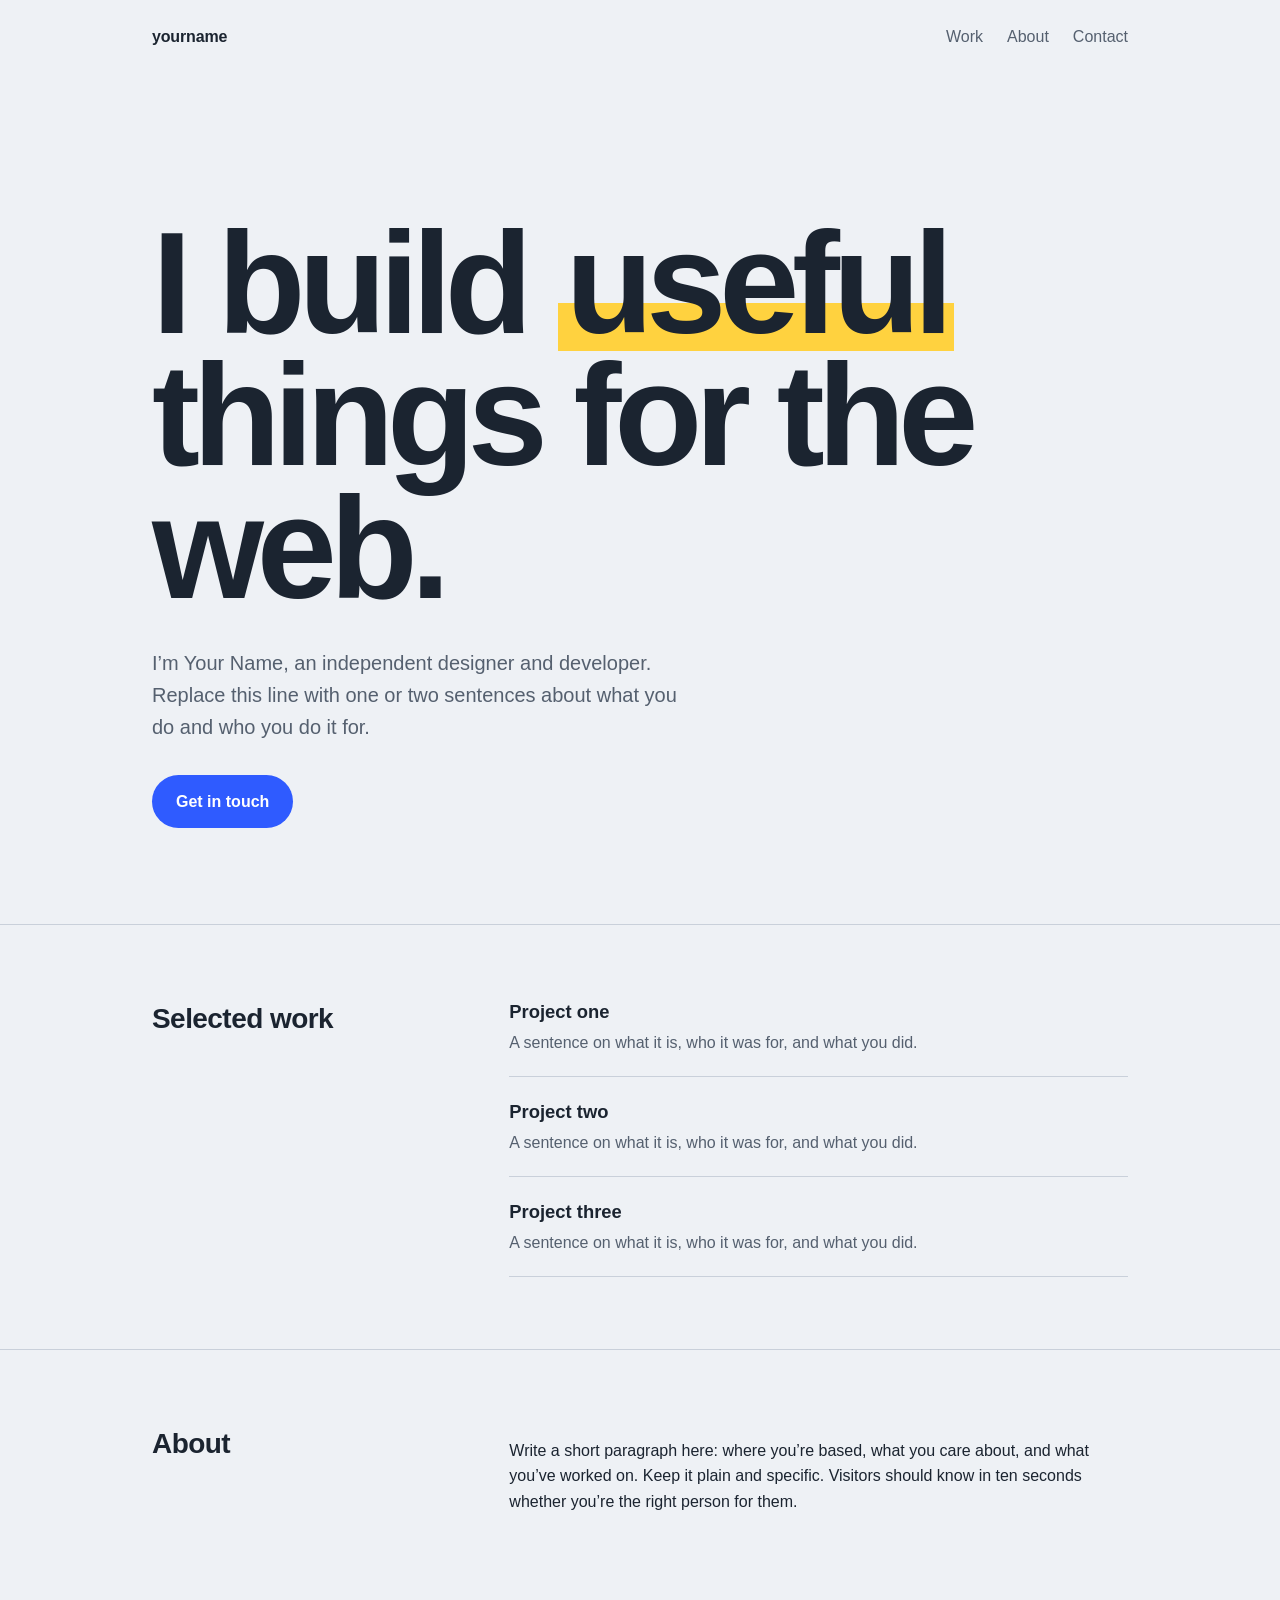
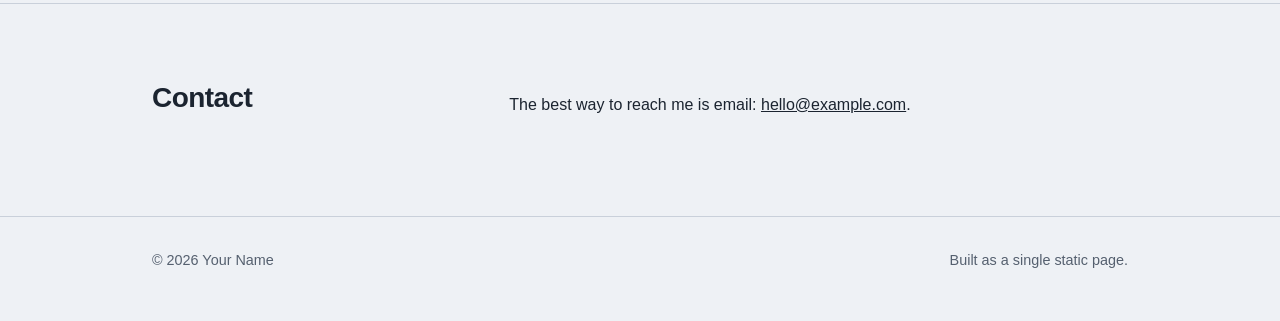
==== index.html @ 3f6c73e8 "first file" ====
<!DOCTYPE html>
<html lang="en">
<head>
<meta charset="utf-8">
<meta name="viewport" content="width=device-width, initial-scale=1">
<title>Your Name – Designer & Developer</title>
<meta name="description" content="A short description of who you are and what you do.">
<link rel="icon" href="data:image/svg+xml,<svg xmlns='http://www.w3.org/2000/svg' viewBox='0 0 100 100'><text y='.9em' font-size='90'>👋</text></svg>">
<style>
  :root {
    --bg: #eef1f5;
    --ink: #1b2430;
    --muted: #55606f;
    --accent: #2f5bff;
    --mark: #ffd23f;
    --line: #c9d0da;
  }
  @media (prefers-color-scheme: dark) {
    :root:not([data-theme="light"]) {
      --bg: #11161d;
      --ink: #e8ecf2;
      --muted: #9aa5b4;
      --accent: #7f9cff;
      --mark: #ffd23f;
      --line: #2a3340;
    }
  }

  * { box-sizing: border-box; }
  html { scroll-behavior: smooth; }
  body {
    margin: 0;
    background: var(--bg);
    color: var(--ink);
    font-family: "Helvetica Neue", Helvetica, Arial, system-ui, sans-serif;
    line-height: 1.6;
    -webkit-font-smoothing: antialiased;
  }
  a { color: inherit; }
  a:focus-visible { outline: 3px solid var(--accent); outline-offset: 3px; }

  .wrap { max-width: 64rem; margin: 0 auto; padding: 0 1.5rem; }

  header { padding: 1.5rem 0; }
  header .wrap { display: flex; justify-content: space-between; align-items: center; gap: 1rem; }
  .brand { font-weight: 700; text-decoration: none; letter-spacing: -0.01em; }
  nav { display: flex; gap: 1.5rem; }
  nav a { color: var(--muted); text-decoration: none; }
  nav a:hover { color: var(--ink); text-decoration: underline; text-underline-offset: 4px; }

  .hero { padding: clamp(3rem, 12vw, 9rem) 0 clamp(3rem, 8vw, 6rem); }
  h1 {
    margin: 0;
    font-size: clamp(3rem, 12vw, 9rem);
    line-height: 0.92;
    letter-spacing: -0.05em;
    font-weight: 800;
    max-width: 12ch;
  }
  h1 .hl {
    background: linear-gradient(transparent 62%, var(--mark) 62% 92%, transparent 92%);
    padding: 0 0.05em;
  }
  .lede {
    margin: 2rem 0 0;
    max-width: 34rem;
    font-size: 1.25rem;
    color: var(--muted);
  }
  .cta {
    display: inline-block;
    margin-top: 2rem;
    padding: 0.85rem 1.5rem;
    background: var(--accent);
    color: #fff;
    font-weight: 600;
    text-decoration: none;
    border-radius: 999px;
    transition: transform 0.15s ease;
  }
  .cta:hover { transform: translateY(-2px); }
  @media (prefers-color-scheme: dark) { .cta { color: #0b1020; } }

  section { padding: clamp(2.5rem, 6vw, 4.5rem) 0; border-top: 1px solid var(--line); }
  h2 { margin: 0 0 1.5rem; font-size: 1.75rem; letter-spacing: -0.02em; }
  .two { display: grid; grid-template-columns: 1fr; gap: 1.5rem 3rem; }
  @media (min-width: 48rem) { .two { grid-template-columns: 1fr 2fr; } }

  .work { list-style: none; margin: 0; padding: 0; }
  .work li { padding: 1.25rem 0; border-bottom: 1px solid var(--line); }
  .work li:first-child { padding-top: 0; }
  .work h3 { margin: 0; font-size: 1.15rem; }
  .work p { margin: 0.25rem 0 0; color: var(--muted); max-width: 36rem; }

  footer { padding: 2rem 0 3rem; color: var(--muted); font-size: 0.9rem; border-top: 1px solid var(--line); }
  footer .wrap { display: flex; flex-wrap: wrap; justify-content: space-between; gap: 0.5rem; }

  @media (prefers-reduced-motion: reduce) {
    html { scroll-behavior: auto; }
    .cta { transition: none; }
  }
</style>
</head>
<body>

<header>
  <div class="wrap">
    <a class="brand" href="#top">yourname</a>
    <nav aria-label="Main">
      <a href="#work">Work</a>
      <a href="#about">About</a>
      <a href="#contact">Contact</a>
    </nav>
  </div>
</header>

<main id="top">
  <div class="wrap">
    <div class="hero">
      <h1>I build <span class="hl">useful</span> things for the web.</h1>
      <p class="lede">I’m Your Name, an independent designer and developer. Replace this line with one or two sentences about what you do and who you do it for.</p>
      <a class="cta" href="#contact">Get in touch</a>
    </div>
  </div>

  <section id="work">
    <div class="wrap two">
      <h2>Selected work</h2>
      <ul class="work">
        <li>
          <h3>Project one</h3>
          <p>A sentence on what it is, who it was for, and what you did.</p>
        </li>
        <li>
          <h3>Project two</h3>
          <p>A sentence on what it is, who it was for, and what you did.</p>
        </li>
        <li>
          <h3>Project three</h3>
          <p>A sentence on what it is, who it was for, and what you did.</p>
        </li>
      </ul>
    </div>
  </section>

  <section id="about">
    <div class="wrap two">
      <h2>About</h2>
      <p>Write a short paragraph here: where you’re based, what you care about, and what you’ve worked on. Keep it plain and specific. Visitors should know in ten seconds whether you’re the right person for them.</p>
    </div>
  </section>

  <section id="contact">
    <div class="wrap two">
      <h2>Contact</h2>
      <p>The best way to reach me is email: <a href="mailto:hello@example.com">hello@example.com</a>.</p>
    </div>
  </section>
</main>

<footer>
  <div class="wrap">
    <span>© <span id="year">2026</span> Your Name</span>
    <span>Built as a single static page.</span>
  </div>
</footer>

<script>
  document.getElementById("year").textContent = new Date().getFullYear();
</script>
</body>
</html>
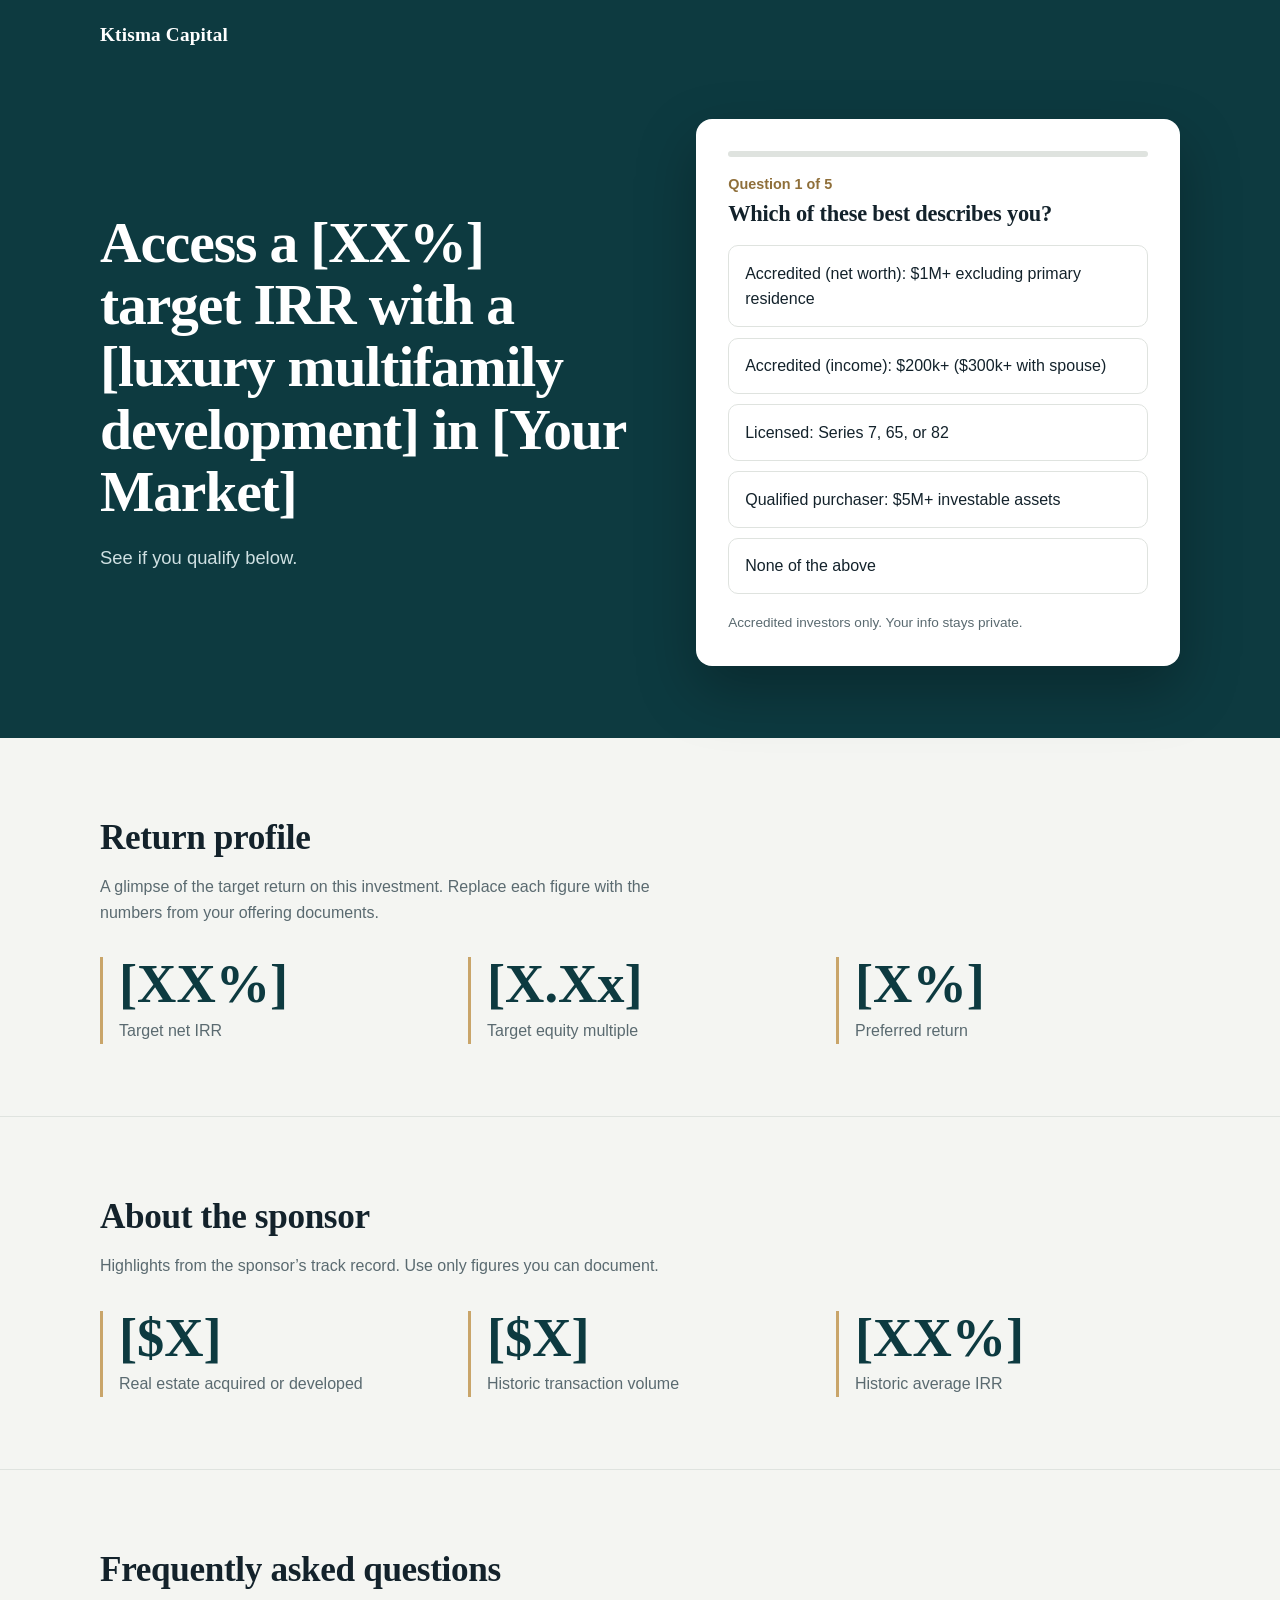
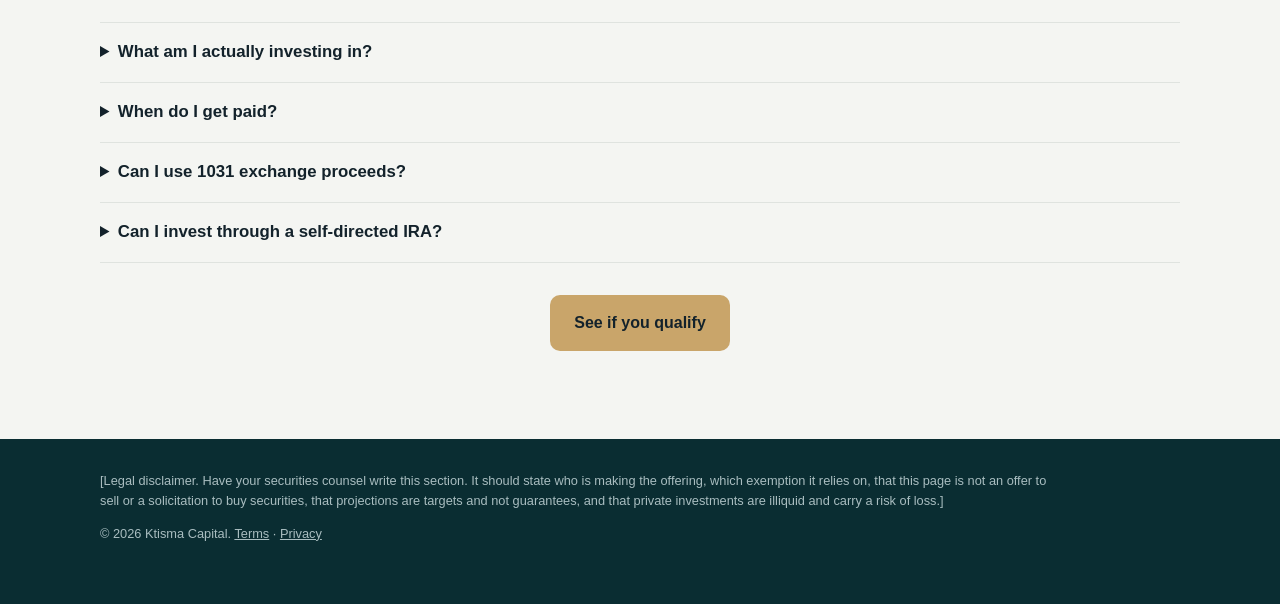
==== commit 4c1cc86d: "update" ====
--- a/index.html
+++ b/index.html
@@ -3,170 +3,449 @@
 <head>
 <meta charset="utf-8">
 <meta name="viewport" content="width=device-width, initial-scale=1">
-<title>Your Name – Designer & Developer</title>
-<meta name="description" content="A short description of who you are and what you do.">
-<link rel="icon" href="data:image/svg+xml,<svg xmlns='http://www.w3.org/2000/svg' viewBox='0 0 100 100'><text y='.9em' font-size='90'>👋</text></svg>">
+<title>Overview | Ktisma Capital</title>
+<meta name="description" content="See if you qualify to review this multifamily development opportunity.">
+<link rel="icon" href="data:image/svg+xml,<svg xmlns='http://www.w3.org/2000/svg' viewBox='0 0 100 100'><text y='.9em' font-size='90'>🏙️</text></svg>">
 <style>
   :root {
-    --bg: #eef1f5;
-    --ink: #1b2430;
-    --muted: #55606f;
-    --accent: #2f5bff;
-    --mark: #ffd23f;
-    --line: #c9d0da;
-  }
-  @media (prefers-color-scheme: dark) {
-    :root:not([data-theme="light"]) {
-      --bg: #11161d;
-      --ink: #e8ecf2;
-      --muted: #9aa5b4;
-      --accent: #7f9cff;
-      --mark: #ffd23f;
-      --line: #2a3340;
-    }
-  }
-
+    --ink: #13222b;
+    --deep: #0d3a40;
+    --deep-2: #0a2d32;
+    --brass: #c9a56a;
+    --brass-dark: #8f6f3a;
+    --paper: #f4f5f2;
+    --card: #ffffff;
+    --line: #dfe3df;
+    --muted: #5a6a70;
+    --error: #b3261e;
+  }
   * { box-sizing: border-box; }
   html { scroll-behavior: smooth; }
   body {
     margin: 0;
-    background: var(--bg);
+    background: var(--paper);
     color: var(--ink);
     font-family: "Helvetica Neue", Helvetica, Arial, system-ui, sans-serif;
     line-height: 1.6;
     -webkit-font-smoothing: antialiased;
   }
   a { color: inherit; }
-  a:focus-visible { outline: 3px solid var(--accent); outline-offset: 3px; }
-
-  .wrap { max-width: 64rem; margin: 0 auto; padding: 0 1.5rem; }
-
-  header { padding: 1.5rem 0; }
-  header .wrap { display: flex; justify-content: space-between; align-items: center; gap: 1rem; }
-  .brand { font-weight: 700; text-decoration: none; letter-spacing: -0.01em; }
-  nav { display: flex; gap: 1.5rem; }
-  nav a { color: var(--muted); text-decoration: none; }
-  nav a:hover { color: var(--ink); text-decoration: underline; text-underline-offset: 4px; }
-
-  .hero { padding: clamp(3rem, 12vw, 9rem) 0 clamp(3rem, 8vw, 6rem); }
+  :focus-visible { outline: 3px solid var(--brass); outline-offset: 3px; }
+  .wrap { max-width: 70rem; margin: 0 auto; padding: 0 1.25rem; }
+  .serif { font-family: Georgia, "Times New Roman", serif; }
+
+  /* Hero */
+  .hero { background: var(--deep); color: #fff; padding-bottom: clamp(2.5rem, 6vw, 4.5rem); }
+  .topbar { padding: 1.25rem 0; }
+  .brand { font-family: Georgia, serif; font-size: 1.2rem; font-weight: 700; letter-spacing: 0.01em; }
+  .hero-grid { display: grid; gap: 2.5rem; align-items: center; padding-top: clamp(1rem, 4vw, 3rem); }
+  @media (min-width: 60rem) { .hero-grid { grid-template-columns: 1.1fr 1fr; gap: 4rem; } }
   h1 {
     margin: 0;
-    font-size: clamp(3rem, 12vw, 9rem);
-    line-height: 0.92;
-    letter-spacing: -0.05em;
-    font-weight: 800;
-    max-width: 12ch;
-  }
-  h1 .hl {
-    background: linear-gradient(transparent 62%, var(--mark) 62% 92%, transparent 92%);
-    padding: 0 0.05em;
-  }
-  .lede {
-    margin: 2rem 0 0;
-    max-width: 34rem;
-    font-size: 1.25rem;
+    font-family: Georgia, "Times New Roman", serif;
+    font-weight: 700;
+    font-size: clamp(2rem, 5.2vw, 3.6rem);
+    line-height: 1.08;
+    letter-spacing: -0.02em;
+  }
+  .sub { margin: 1.25rem 0 0; font-size: 1.15rem; color: #cfe0e2; max-width: 30rem; }
+
+  /* Quiz card */
+  .card {
+    background: var(--card);
+    color: var(--ink);
+    border-radius: 16px;
+    padding: clamp(1.25rem, 3vw, 2rem);
+    box-shadow: 0 24px 60px rgba(0, 0, 0, 0.28);
+  }
+  .progress { height: 6px; background: var(--line); border-radius: 99px; overflow: hidden; }
+  .progress > span { display: block; height: 100%; width: 0; background: var(--brass); transition: width 0.3s ease; }
+  .step-label { margin: 1rem 0 0.25rem; font-size: 0.9rem; font-weight: 600; color: var(--brass-dark); }
+  .q { margin: 0 0 1.1rem; font-family: Georgia, serif; font-size: 1.4rem; line-height: 1.25; }
+  .options { display: grid; gap: 0.65rem; }
+  .opt {
+    width: 100%;
+    text-align: left;
+    padding: 0.9rem 1rem;
+    font: inherit;
+    color: inherit;
+    background: #fff;
+    border: 1.5px solid var(--line);
+    border-radius: 10px;
+    cursor: pointer;
+    transition: border-color 0.15s ease, background 0.15s ease;
+  }
+  .opt:hover { border-color: var(--brass); }
+  .opt[aria-pressed="true"] { border-color: var(--deep); background: #e9f1f1; font-weight: 600; }
+  .privacy { margin: 1.1rem 0 0; font-size: 0.85rem; color: var(--muted); }
+  .back {
+    margin-top: 0.75rem;
+    padding: 0;
+    font: inherit;
+    font-size: 0.9rem;
     color: var(--muted);
-  }
-  .cta {
+    background: none;
+    border: 0;
+    text-decoration: underline;
+    text-underline-offset: 3px;
+    cursor: pointer;
+  }
+  .notice { padding: 1rem; background: #fbf3e3; border-radius: 10px; border: 1px solid #ecd9ae; }
+
+  /* Form */
+  form { display: grid; gap: 0.9rem; }
+  .row { display: grid; gap: 0.9rem; }
+  @media (min-width: 30rem) { .row { grid-template-columns: 1fr 1fr; } }
+  label { display: grid; gap: 0.3rem; font-size: 0.9rem; font-weight: 600; }
+  input[type="text"], input[type="tel"], input[type="email"] {
+    width: 100%;
+    padding: 0.8rem 0.9rem;
+    font: inherit;
+    font-weight: 400;
+    border: 1.5px solid var(--line);
+    border-radius: 10px;
+    background: #fff;
+    color: var(--ink);
+  }
+  input[aria-invalid="true"] { border-color: var(--error); }
+  .field-error { color: var(--error); font-weight: 400; font-size: 0.85rem; min-height: 0; }
+  .consent { display: flex; gap: 0.6rem; align-items: flex-start; font-size: 0.8rem; font-weight: 400; color: var(--muted); }
+  .consent input { margin-top: 0.2rem; }
+  .btn {
+    padding: 0.95rem 1.5rem;
+    font: inherit;
+    font-weight: 700;
+    color: var(--ink);
+    background: var(--brass);
+    border: 0;
+    border-radius: 10px;
+    cursor: pointer;
+    text-decoration: none;
+    text-align: center;
     display: inline-block;
-    margin-top: 2rem;
-    padding: 0.85rem 1.5rem;
-    background: var(--accent);
-    color: #fff;
-    font-weight: 600;
-    text-decoration: none;
-    border-radius: 999px;
-    transition: transform 0.15s ease;
-  }
-  .cta:hover { transform: translateY(-2px); }
-  @media (prefers-color-scheme: dark) { .cta { color: #0b1020; } }
-
-  section { padding: clamp(2.5rem, 6vw, 4.5rem) 0; border-top: 1px solid var(--line); }
-  h2 { margin: 0 0 1.5rem; font-size: 1.75rem; letter-spacing: -0.02em; }
-  .two { display: grid; grid-template-columns: 1fr; gap: 1.5rem 3rem; }
-  @media (min-width: 48rem) { .two { grid-template-columns: 1fr 2fr; } }
-
-  .work { list-style: none; margin: 0; padding: 0; }
-  .work li { padding: 1.25rem 0; border-bottom: 1px solid var(--line); }
-  .work li:first-child { padding-top: 0; }
-  .work h3 { margin: 0; font-size: 1.15rem; }
-  .work p { margin: 0.25rem 0 0; color: var(--muted); max-width: 36rem; }
-
-  footer { padding: 2rem 0 3rem; color: var(--muted); font-size: 0.9rem; border-top: 1px solid var(--line); }
-  footer .wrap { display: flex; flex-wrap: wrap; justify-content: space-between; gap: 0.5rem; }
+  }
+  .btn:hover { background: #d4b27c; }
+  .btn:disabled { opacity: 0.6; cursor: wait; }
+
+  /* Content sections */
+  section.block { padding: clamp(2.5rem, 6vw, 4.5rem) 0; }
+  section.block + section.block { border-top: 1px solid var(--line); }
+  h2 { margin: 0; font-family: Georgia, serif; font-size: clamp(1.6rem, 3.5vw, 2.2rem); letter-spacing: -0.01em; }
+  .lead { margin: 0.5rem 0 0; color: var(--muted); max-width: 36rem; }
+  .stats { display: grid; gap: 1.5rem; margin-top: 2rem; }
+  @media (min-width: 40rem) { .stats { grid-template-columns: repeat(3, 1fr); } }
+  .stat { padding-left: 1rem; border-left: 3px solid var(--brass); }
+  .stat b { display: block; font-family: Georgia, serif; font-size: clamp(2.4rem, 6vw, 3.4rem); line-height: 1; color: var(--deep); }
+  .stat span { display: block; margin-top: 0.4rem; color: var(--muted); }
+
+  details { border-bottom: 1px solid var(--line); padding: 1rem 0; }
+  details:first-of-type { border-top: 1px solid var(--line); margin-top: 1.5rem; }
+  summary { cursor: pointer; font-weight: 600; font-size: 1.05rem; }
+  details p { margin: 0.6rem 0 0; color: var(--muted); max-width: 46rem; }
+  .center { text-align: center; }
+
+  footer { padding: 2rem 0 3rem; background: var(--deep-2); color: #a9bdc0; font-size: 0.8rem; }
+  footer p { margin: 0 0 0.75rem; max-width: 60rem; }
 
   @media (prefers-reduced-motion: reduce) {
     html { scroll-behavior: auto; }
-    .cta { transition: none; }
+    .progress > span, .opt { transition: none; }
   }
 </style>
 </head>
 <body>
 
-<header>
+<header class="hero">
   <div class="wrap">
-    <a class="brand" href="#top">yourname</a>
-    <nav aria-label="Main">
-      <a href="#work">Work</a>
-      <a href="#about">About</a>
-      <a href="#contact">Contact</a>
-    </nav>
+    <div class="topbar"><span class="brand">Ktisma Capital</span></div>
+    <div class="hero-grid">
+      <div>
+        <h1>Access a [XX%] target IRR with a [luxury multifamily development] in [Your Market]</h1>
+        <p class="sub">See if you qualify below.</p>
+      </div>
+
+      <div class="card" id="quiz" aria-live="polite">
+        <div class="progress" aria-hidden="true"><span id="bar"></span></div>
+        <div id="quiz-body"><noscript>Please enable JavaScript to see if you qualify.</noscript></div>
+      </div>
+    </div>
   </div>
 </header>
 
-<main id="top">
-  <div class="wrap">
-    <div class="hero">
-      <h1>I build <span class="hl">useful</span> things for the web.</h1>
-      <p class="lede">I’m Your Name, an independent designer and developer. Replace this line with one or two sentences about what you do and who you do it for.</p>
-      <a class="cta" href="#contact">Get in touch</a>
-    </div>
-  </div>
-
-  <section id="work">
-    <div class="wrap two">
-      <h2>Selected work</h2>
-      <ul class="work">
-        <li>
-          <h3>Project one</h3>
-          <p>A sentence on what it is, who it was for, and what you did.</p>
-        </li>
-        <li>
-          <h3>Project two</h3>
-          <p>A sentence on what it is, who it was for, and what you did.</p>
-        </li>
-        <li>
-          <h3>Project three</h3>
-          <p>A sentence on what it is, who it was for, and what you did.</p>
-        </li>
-      </ul>
+<main>
+  <section class="block">
+    <div class="wrap">
+      <h2>Return profile</h2>
+      <p class="lead">A glimpse of the target return on this investment. Replace each figure with the numbers from your offering documents.</p>
+      <div class="stats">
+        <div class="stat"><b>[XX%]</b><span>Target net IRR</span></div>
+        <div class="stat"><b>[X.Xx]</b><span>Target equity multiple</span></div>
+        <div class="stat"><b>[X%]</b><span>Preferred return</span></div>
+      </div>
     </div>
   </section>
 
-  <section id="about">
-    <div class="wrap two">
-      <h2>About</h2>
-      <p>Write a short paragraph here: where you’re based, what you care about, and what you’ve worked on. Keep it plain and specific. Visitors should know in ten seconds whether you’re the right person for them.</p>
+  <section class="block">
+    <div class="wrap">
+      <h2>About the sponsor</h2>
+      <p class="lead">Highlights from the sponsor’s track record. Use only figures you can document.</p>
+      <div class="stats">
+        <div class="stat"><b>[$X]</b><span>Real estate acquired or developed</span></div>
+        <div class="stat"><b>[$X]</b><span>Historic transaction volume</span></div>
+        <div class="stat"><b>[XX%]</b><span>Historic average IRR</span></div>
+      </div>
     </div>
   </section>
 
-  <section id="contact">
-    <div class="wrap two">
-      <h2>Contact</h2>
-      <p>The best way to reach me is email: <a href="mailto:hello@example.com">hello@example.com</a>.</p>
+  <section class="block">
+    <div class="wrap">
+      <h2>Frequently asked questions</h2>
+      <details>
+        <summary>What am I actually investing in?</summary>
+        <p>Describe the legal structure here, such as the type of entity, what it owns, how profits are shared, and how much the sponsor invests alongside investors.</p>
+      </details>
+      <details>
+        <summary>When do I get paid?</summary>
+        <p>Explain the distribution schedule, how the preferred return accrues, and the planned timeline for refinancing or sale.</p>
+      </details>
+      <details>
+        <summary>Can I use 1031 exchange proceeds?</summary>
+        <p>Answer based on your structure and tell visitors to confirm with their own tax advisor.</p>
+      </details>
+      <details>
+        <summary>Can I invest through a self-directed IRA?</summary>
+        <p>Answer based on your structure, mention any tax considerations such as UBTI, and refer visitors to their custodian and tax advisor.</p>
+      </details>
+      <p class="center" style="margin-top:2rem"><a class="btn" href="#quiz">See if you qualify</a></p>
     </div>
   </section>
 </main>
 
 <footer>
   <div class="wrap">
-    <span>© <span id="year">2026</span> Your Name</span>
-    <span>Built as a single static page.</span>
+    <p>[Legal disclaimer. Have your securities counsel write this section. It should state who is making the offering, which exemption it relies on, that this page is not an offer to sell or a solicitation to buy securities, that projections are targets and not guarantees, and that private investments are illiquid and carry a risk of loss.]</p>
+    <p>© <span id="year">2026</span> Ktisma Capital. <a href="#">Terms</a> · <a href="#">Privacy</a></p>
   </div>
 </footer>
 
 <script>
+  // ---- Settings you can change ----
+  const CONFIG = {
+    // Where to send submitted leads. Examples: a Formspree, Make, Zapier or Cloudflare Worker URL.
+    // The page POSTs JSON to this address. Leave empty to test without sending anything.
+    formEndpoint: "",
+    minimumInvestment: "$50,000"
+  };
+
+  // ---- Questions (edit freely) ----
+  const STEPS = [
+    {
+      id: "investor_type",
+      question: "Which of these best describes you?",
+      options: [
+        "Accredited (net worth): $1M+ excluding primary residence",
+        "Accredited (income): $200k+ ($300k+ with spouse)",
+        "Licensed: Series 7, 65, or 82",
+        "Qualified purchaser: $5M+ investable assets",
+        "None of the above"
+      ],
+      blockOn: "None of the above"
+    },
+    {
+      id: "experience",
+      question: "Have you invested in multifamily developments or real estate before?",
+      options: ["Yes", "No"]
+    },
+    {
+      id: "priority",
+      question: "What matters most to you in your next investment?",
+      options: ["Cash flow", "Equity growth", "Tax efficiency"]
+    },
+    {
+      id: "timeline",
+      question: "When are you looking to invest?",
+      options: ["I’m ready now", "Within the next 30 days", "1 to 3 months", "3+ months"]
+    },
+    {
+      id: "amount",
+      question: "The minimum investment is " + CONFIG.minimumInvestment + ". How much are you looking to place?",
+      options: ["$50k–$100k", "$100k–$250k", "$250k–$1M", "$1M+"]
+    }
+  ];
+
+  const answers = {};
+  let stepIndex = 0;
+  const body = document.getElementById("quiz-body");
+  const bar = document.getElementById("bar");
+
+  function el(tag, props, children) {
+    const node = document.createElement(tag);
+    Object.entries(props || {}).forEach(([k, v]) => {
+      if (k === "class") node.className = v;
+      else if (k === "text") node.textContent = v;
+      else if (k.startsWith("on")) node.addEventListener(k.slice(2), v);
+      else node.setAttribute(k, v);
+    });
+    (children || []).forEach(c => node.appendChild(c));
+    return node;
+  }
+
+  function setProgress(fraction) { bar.style.width = Math.round(fraction * 100) + "%"; }
+
+  function privacyLine() {
+    return el("p", { class: "privacy", text: "Accredited investors only. Your info stays private." });
+  }
+
+  function backButton() {
+    if (stepIndex === 0) return null;
+    return el("button", { class: "back", type: "button", text: "Back", onclick: () => { stepIndex--; render(); } });
+  }
+
+  function renderQuestion() {
+    const step = STEPS[stepIndex];
+    setProgress(stepIndex / (STEPS.length + 1));
+    const list = el("div", { class: "options", role: "group", "aria-label": step.question });
+    step.options.forEach(label => {
+      list.appendChild(el("button", {
+        class: "opt",
+        type: "button",
+        "aria-pressed": answers[step.id] === label ? "true" : "false",
+        text: label,
+        onclick: () => choose(step, label)
+      }));
+    });
+    body.replaceChildren(
+      el("p", { class: "step-label", text: "Question " + (stepIndex + 1) + " of " + STEPS.length }),
+      el("h2", { class: "q", text: step.question }),
+      list,
+      privacyLine(),
+      ...[backButton()].filter(Boolean)
+    );
+  }
+
+  function choose(step, label) {
+    answers[step.id] = label;
+    if (step.blockOn && label === step.blockOn) { renderBlocked(); return; }
+    setTimeout(() => { stepIndex++; render(); }, 150);
+  }
+
+  function renderBlocked() {
+    setProgress(0);
+    body.replaceChildren(
+      el("h2", { class: "q", text: "Thanks for your interest" }),
+      el("div", { class: "notice", text: "This opportunity is open to accredited investors only, so we can’t take your details right now." }),
+      el("button", { class: "back", type: "button", text: "Change my answer", onclick: () => { delete answers.investor_type; stepIndex = 0; render(); } })
+    );
+  }
+
+  function renderForm() {
+    setProgress(STEPS.length / (STEPS.length + 1));
+    const fields = [
+      ["first_name", "First name", "text", "given-name"],
+      ["last_name", "Last name", "text", "family-name"],
+      ["phone", "Phone", "tel", "tel"],
+      ["email", "Email", "email", "email"]
+    ];
+    const make = ([name, label, type, auto]) => {
+      const input = el("input", { type, name, id: name, required: "", autocomplete: auto });
+      const err = el("span", { class: "field-error", id: name + "-err" });
+      return el("label", { for: name }, [document.createTextNode(label + " *"), input, err]);
+    };
+    const consent = el("label", { class: "consent" }, [
+      el("input", { type: "checkbox", name: "consent", required: "" }),
+      el("span", { text: "I agree to receive texts and phone calls from Ktisma Capital about my inquiry. Consent is not a condition of any purchase. Msg & data rates may apply; message frequency varies. Reply STOP to opt out, HELP for help. See our Terms and Privacy Policy." })
+    ]);
+    const submit = el("button", { class: "btn", type: "submit", text: "Send me the details" });
+    const status = el("p", { class: "field-error", id: "form-status", role: "alert" });
+
+    const form = el("form", { novalidate: "" }, [
+      el("div", { class: "row" }, [make(fields[0]), make(fields[1])]),
+      make(fields[2]),
+      make(fields[3]),
+      consent,
+      submit,
+      status
+    ]);
+    form.addEventListener("submit", e => { e.preventDefault(); handleSubmit(form, submit, status); });
+
+    body.replaceChildren(
+      el("p", { class: "step-label", text: "Last step" }),
+      el("h2", { class: "q", text: "Leave your details and we’ll send you material on this opportunity." }),
+      form,
+      privacyLine(),
+      el("button", { class: "back", type: "button", text: "Back", onclick: () => { stepIndex--; render(); } })
+    );
+  }
+
+  function validate(form) {
+    let ok = true;
+    const rules = {
+      first_name: v => v.trim() ? "" : "Enter your first name.",
+      last_name: v => v.trim() ? "" : "Enter your last name.",
+      phone: v => v.replace(/\D/g, "").length >= 10 ? "" : "Enter a phone number with area code.",
+      email: v => /^[^\s@]+@[^\s@]+\.[^\s@]+$/.test(v.trim()) ? "" : "Enter a valid email address."
+    };
+    Object.entries(rules).forEach(([name, rule]) => {
+      const input = form.elements[name];
+      const msg = rule(input.value);
+      document.getElementById(name + "-err").textContent = msg;
+      input.setAttribute("aria-invalid", msg ? "true" : "false");
+      if (msg) ok = false;
+    });
+    if (!form.elements.consent.checked) {
+      document.getElementById("form-status").textContent = "Please tick the consent box to continue.";
+      ok = false;
+    }
+    return ok;
+  }
+
+  async function handleSubmit(form, submit, status) {
+    status.textContent = "";
+    if (!validate(form)) return;
+    const payload = Object.assign({}, answers, {
+      first_name: form.elements.first_name.value.trim(),
+      last_name: form.elements.last_name.value.trim(),
+      phone: form.elements.phone.value.trim(),
+      email: form.elements.email.value.trim(),
+      submitted_at: new Date().toISOString(),
+      page: location.href
+    });
+    submit.disabled = true;
+    try {
+      if (CONFIG.formEndpoint) {
+        const res = await fetch(CONFIG.formEndpoint, {
+          method: "POST",
+          headers: { "Content-Type": "application/json", "Accept": "application/json" },
+          body: JSON.stringify(payload)
+        });
+        if (!res.ok) throw new Error("Request failed: " + res.status);
+      } else {
+        console.log("No formEndpoint set. Lead not sent:", payload);
+      }
+      stepIndex = STEPS.length + 1;
+      render();
+    } catch (err) {
+      status.textContent = "We couldn’t send your details. Check your connection and try again.";
+      submit.disabled = false;
+    }
+  }
+
+  function renderThanks() {
+    setProgress(1);
+    body.replaceChildren(
+      el("h2", { class: "q", text: "Thank you" }),
+      el("p", { text: "We’ve received your details and will send the material on this opportunity shortly." })
+    );
+  }
+
+  function render() {
+    if (stepIndex < STEPS.length) renderQuestion();
+    else if (stepIndex === STEPS.length) renderForm();
+    else renderThanks();
+  }
+
   document.getElementById("year").textContent = new Date().getFullYear();
+  render();
 </script>
 </body>
 </html>
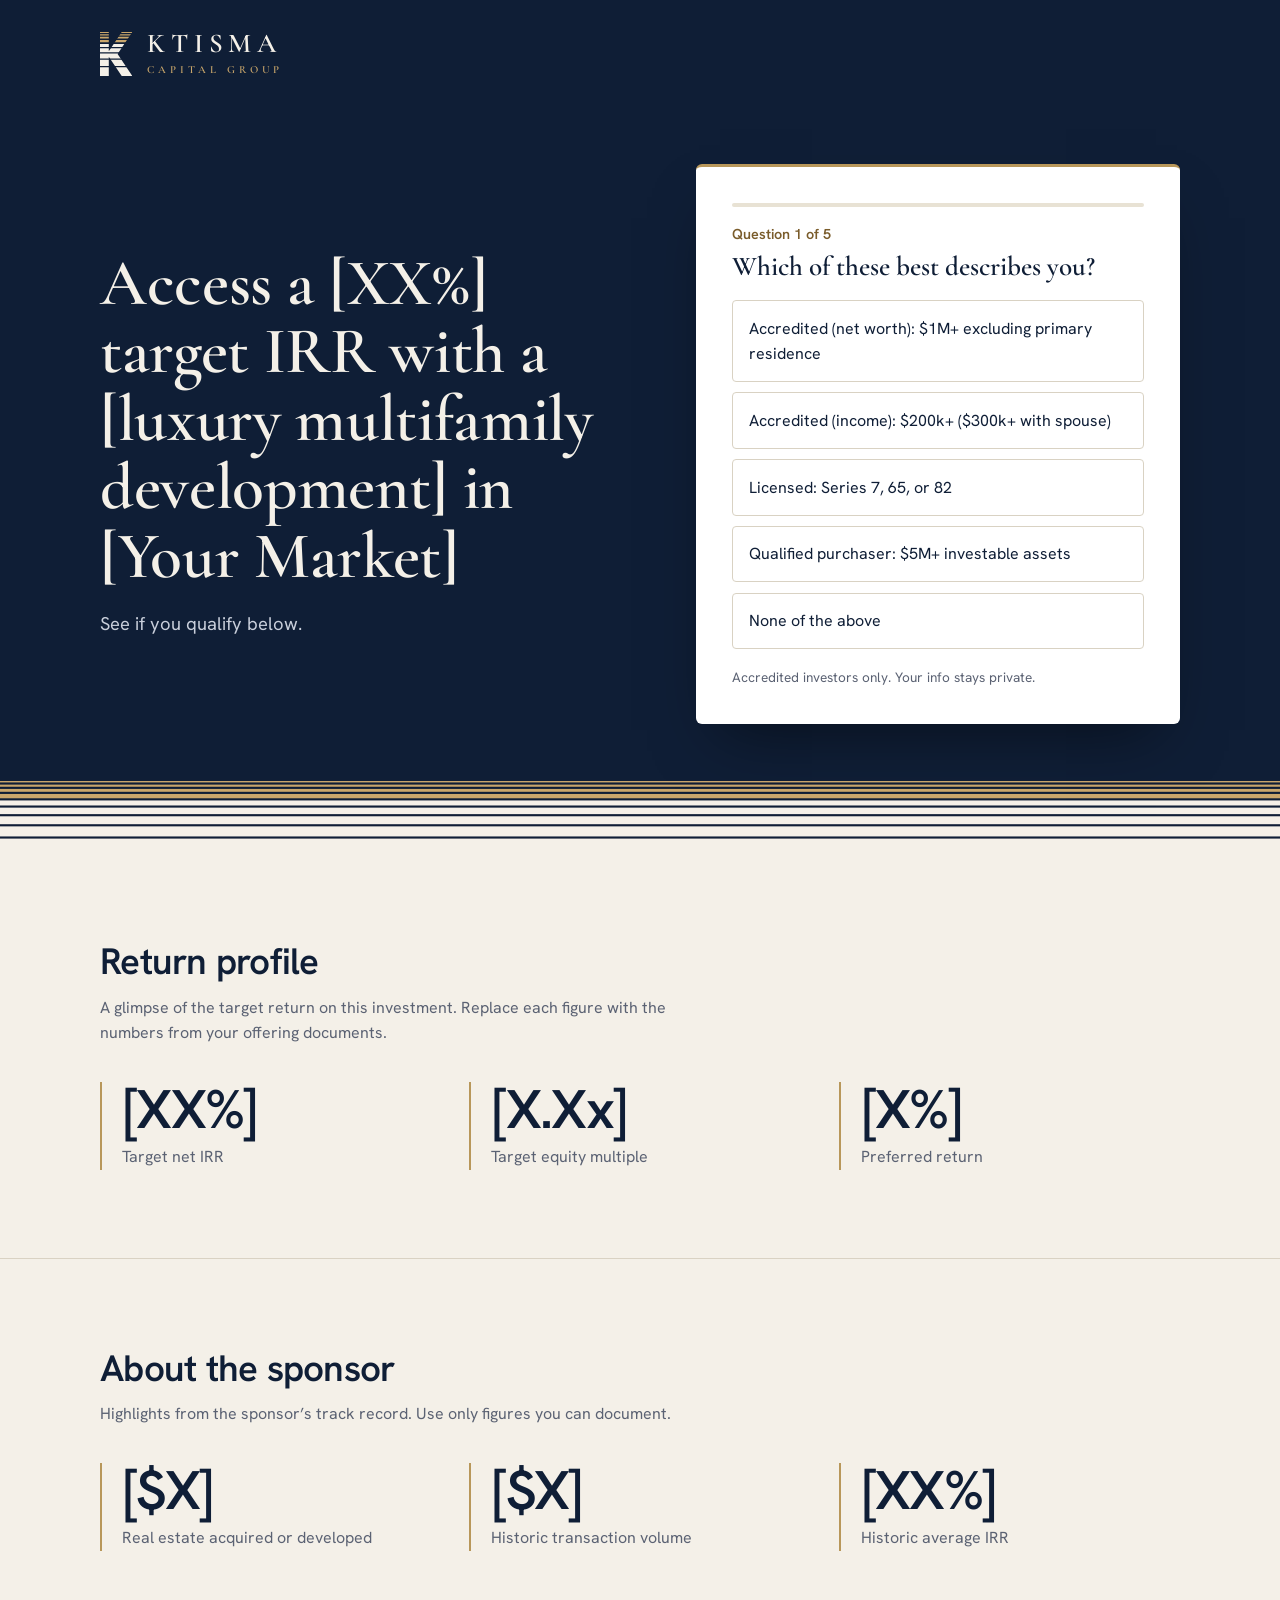
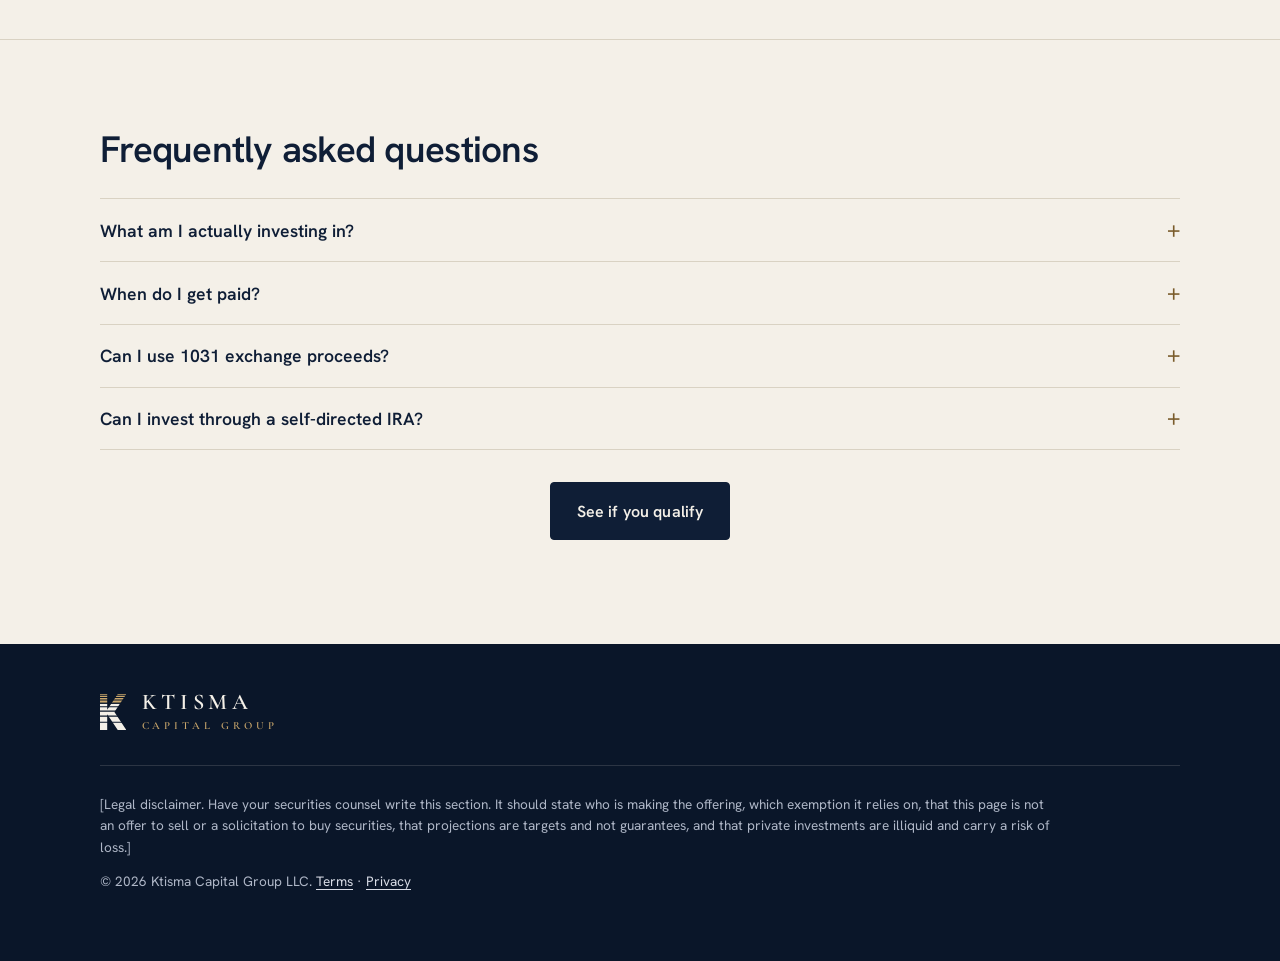
==== commit 206012dc: "add files" ====
--- a/index.html
+++ b/index.html
@@ -5,63 +5,87 @@
 <meta name="viewport" content="width=device-width, initial-scale=1">
 <title>Overview | Ktisma Capital</title>
 <meta name="description" content="See if you qualify to review this multifamily development opportunity.">
-<link rel="icon" href="data:image/svg+xml,<svg xmlns='http://www.w3.org/2000/svg' viewBox='0 0 100 100'><text y='.9em' font-size='90'>🏙️</text></svg>">
+<link rel="icon" href="data:image/svg+xml,<svg xmlns='http://www.w3.org/2000/svg' viewBox='0 0 64 64'><defs><clipPath id='a'><rect y='73' width='80' height='27'/><rect y='51' width='80' height='18'/><rect y='34' width='80' height='13'/><rect y='20' width='80' height='10'/></clipPath><clipPath id='b'><rect y='9' width='80' height='7'/><rect width='80' height='5'/></clipPath></defs><rect width='64' height='64' rx='13' fill='%230F1E36'/><g transform='translate(18.05 13) scale(.38)'><polygon clip-path='url(%23a)' fill='%23F4F0E8' points='0,0 20,0 20,44 49.33,0 73.33,0 40,50 73.33,100 49.33,100 20,56 20,100 0,100'/><polygon clip-path='url(%23b)' fill='%23C9A66B' points='0,0 20,0 20,44 49.33,0 73.33,0 40,50 73.33,100 49.33,100 20,56 20,100 0,100'/></g></svg>">
+<meta name="theme-color" content="#0F1E36">
+<link rel="preconnect" href="https://fonts.googleapis.com">
+<link rel="preconnect" href="https://fonts.gstatic.com" crossorigin>
+<link rel="stylesheet" href="https://fonts.googleapis.com/css2?family=Cormorant+Garamond:wght@500;600;700&family=Hanken+Grotesk:wght@400;500;600;700&display=swap">
 <style>
   :root {
-    --ink: #13222b;
-    --deep: #0d3a40;
-    --deep-2: #0a2d32;
-    --brass: #c9a56a;
-    --brass-dark: #8f6f3a;
-    --paper: #f4f5f2;
+    /* Palette taken from the Ktisma logo */
+    --navy: #0F1E36;
+    --navy-deep: #0A1629;
+    --gold: #B8975A;
+    --gold-light: #C9A66B;
+    --gold-deep: #9C7A3C;
+    --gold-ink: #7A5C2B;
+    --ivory: #F4F0E8;
     --card: #ffffff;
-    --line: #dfe3df;
-    --muted: #5a6a70;
-    --error: #b3261e;
+    --line: #D9D2C3;
+    --track: #E8E2D4;
+    --muted: #5B6273;
+    --error: #B3261E;
+    --serif: "Cormorant Garamond", Georgia, "Times New Roman", serif;
+    --sans: "Hanken Grotesk", "Helvetica Neue", Helvetica, Arial, system-ui, sans-serif;
+    --focus: var(--gold-deep);
   }
   * { box-sizing: border-box; }
   html { scroll-behavior: smooth; }
   body {
     margin: 0;
-    background: var(--paper);
-    color: var(--ink);
-    font-family: "Helvetica Neue", Helvetica, Arial, system-ui, sans-serif;
+    background: var(--ivory);
+    color: var(--navy);
+    font-family: var(--sans);
     line-height: 1.6;
     -webkit-font-smoothing: antialiased;
   }
   a { color: inherit; }
-  :focus-visible { outline: 3px solid var(--brass); outline-offset: 3px; }
+  :focus-visible { outline: 3px solid var(--focus); outline-offset: 3px; }
+  .topbar, footer { --focus: var(--gold-light); }
   .wrap { max-width: 70rem; margin: 0 auto; padding: 0 1.25rem; }
-  .serif { font-family: Georgia, "Times New Roman", serif; }
+  .serif { font-family: var(--serif); }
+
+  /* Logo lockup (mark + wordmark) */
+  .brand { display: inline-flex; align-items: center; gap: 0.95rem; color: var(--ivory); text-decoration: none; }
+  .mark { flex: none; width: 2.017rem; height: 2.75rem; color: var(--ivory); --mark-accent: var(--gold-light); }
+  .wordmark { display: grid; gap: 0.5rem; }
+  .wm-name { font-family: var(--serif); font-weight: 600; font-size: 1.7rem; line-height: 0.9; letter-spacing: 0.21em; }
+  .wm-sub { font-family: var(--serif); font-weight: 600; font-size: 0.68rem; line-height: 1; letter-spacing: 0.36em; color: var(--gold-light); }
 
   /* Hero */
-  .hero { background: var(--deep); color: #fff; padding-bottom: clamp(2.5rem, 6vw, 4.5rem); }
-  .topbar { padding: 1.25rem 0; }
-  .brand { font-family: Georgia, serif; font-size: 1.2rem; font-weight: 700; letter-spacing: 0.01em; }
+  .hero { position: relative; background: var(--navy); color: var(--ivory); padding-bottom: clamp(5.5rem, 10vw, 8rem); }
+  .topbar { padding: clamp(1.25rem, 3vw, 2rem) 0; }
   .hero-grid { display: grid; gap: 2.5rem; align-items: center; padding-top: clamp(1rem, 4vw, 3rem); }
   @media (min-width: 60rem) { .hero-grid { grid-template-columns: 1.1fr 1fr; gap: 4rem; } }
   h1 {
     margin: 0;
-    font-family: Georgia, "Times New Roman", serif;
-    font-weight: 700;
-    font-size: clamp(2rem, 5.2vw, 3.6rem);
-    line-height: 1.08;
-    letter-spacing: -0.02em;
-  }
-  .sub { margin: 1.25rem 0 0; font-size: 1.15rem; color: #cfe0e2; max-width: 30rem; }
+    font-family: var(--serif);
+    font-weight: 600;
+    font-size: clamp(2.5rem, 5.6vw, 4.1rem);
+    line-height: 1.04;
+    letter-spacing: -0.005em;
+  }
+  .sub { margin: 1.25rem 0 0; font-size: 1.15rem; color: #C9CFDB; max-width: 30rem; }
+
+  /* Courses: the logo's floors, rising from a solid base into the hero */
+  .courses { position: absolute; left: 0; right: 0; bottom: -1px; height: clamp(3rem, 6vw, 4.5rem); pointer-events: none; }
+  .courses svg { display: block; width: 100%; height: 100%; }
+  .courses .i { fill: var(--ivory); }
+  .courses .g { fill: var(--gold-light); }
 
   /* Quiz card */
   .card {
     background: var(--card);
-    color: var(--ink);
-    border-radius: 16px;
-    padding: clamp(1.25rem, 3vw, 2rem);
-    box-shadow: 0 24px 60px rgba(0, 0, 0, 0.28);
-  }
-  .progress { height: 6px; background: var(--line); border-radius: 99px; overflow: hidden; }
-  .progress > span { display: block; height: 100%; width: 0; background: var(--brass); transition: width 0.3s ease; }
-  .step-label { margin: 1rem 0 0.25rem; font-size: 0.9rem; font-weight: 600; color: var(--brass-dark); }
-  .q { margin: 0 0 1.1rem; font-family: Georgia, serif; font-size: 1.4rem; line-height: 1.25; }
+    color: var(--navy);
+    border-radius: 6px;
+    border-top: 3px solid var(--gold);
+    padding: clamp(1.25rem, 3vw, 2.25rem);
+    box-shadow: 0 30px 60px -24px rgba(0, 0, 0, 0.5);
+  }
+  .progress { height: 4px; background: var(--track); border-radius: 2px; overflow: hidden; }
+  .progress > span { display: block; height: 100%; width: 0; background: var(--gold); transition: width 0.3s ease; }
+  .step-label { margin: 1rem 0 0.35rem; font-size: 0.9rem; font-weight: 600; color: var(--gold-ink); }
+  .q { margin: 0 0 1.1rem; font-family: var(--serif); font-weight: 600; font-size: 1.7rem; line-height: 1.15; letter-spacing: 0; }
   .options { display: grid; gap: 0.65rem; }
   .opt {
     width: 100%;
@@ -71,12 +95,12 @@
     color: inherit;
     background: #fff;
     border: 1.5px solid var(--line);
-    border-radius: 10px;
+    border-radius: 4px;
     cursor: pointer;
     transition: border-color 0.15s ease, background 0.15s ease;
   }
-  .opt:hover { border-color: var(--brass); }
-  .opt[aria-pressed="true"] { border-color: var(--deep); background: #e9f1f1; font-weight: 600; }
+  .opt:hover { border-color: var(--gold); background: #FBF9F4; }
+  .opt[aria-pressed="true"] { border-color: var(--navy); background: var(--ivory); font-weight: 600; }
   .privacy { margin: 1.1rem 0 0; font-size: 0.85rem; color: var(--muted); }
   .back {
     margin-top: 0.75rem;
@@ -90,7 +114,8 @@
     text-underline-offset: 3px;
     cursor: pointer;
   }
-  .notice { padding: 1rem; background: #fbf3e3; border-radius: 10px; border: 1px solid #ecd9ae; }
+  .back:hover { color: var(--navy); }
+  .notice { padding: 1rem; background: #F7EFDC; border-radius: 4px; border: 1px solid #E3D2AA; }
 
   /* Form */
   form { display: grid; gap: 0.9rem; }
@@ -103,61 +128,119 @@
     font: inherit;
     font-weight: 400;
     border: 1.5px solid var(--line);
-    border-radius: 10px;
+    border-radius: 4px;
     background: #fff;
-    color: var(--ink);
-  }
+    color: var(--navy);
+  }
+  input[type="text"]:focus-visible, input[type="tel"]:focus-visible, input[type="email"]:focus-visible { border-color: var(--navy); }
   input[aria-invalid="true"] { border-color: var(--error); }
   .field-error { color: var(--error); font-weight: 400; font-size: 0.85rem; min-height: 0; }
   .consent { display: flex; gap: 0.6rem; align-items: flex-start; font-size: 0.8rem; font-weight: 400; color: var(--muted); }
-  .consent input { margin-top: 0.2rem; }
+  .consent input { margin-top: 0.2rem; accent-color: var(--navy); }
   .btn {
-    padding: 0.95rem 1.5rem;
+    padding: 0.95rem 1.6rem;
     font: inherit;
-    font-weight: 700;
-    color: var(--ink);
-    background: var(--brass);
-    border: 0;
-    border-radius: 10px;
+    font-weight: 600;
+    letter-spacing: 0.01em;
+    color: var(--ivory);
+    background: var(--navy);
+    border: 1.5px solid var(--navy);
+    border-radius: 4px;
     cursor: pointer;
     text-decoration: none;
     text-align: center;
     display: inline-block;
-  }
-  .btn:hover { background: #d4b27c; }
+    transition: background 0.15s ease, color 0.15s ease, border-color 0.15s ease;
+  }
+  .btn:hover { background: var(--gold); border-color: var(--gold); color: var(--navy); }
   .btn:disabled { opacity: 0.6; cursor: wait; }
 
   /* Content sections */
-  section.block { padding: clamp(2.5rem, 6vw, 4.5rem) 0; }
+  section.block { padding: clamp(3rem, 7vw, 5.5rem) 0; }
   section.block + section.block { border-top: 1px solid var(--line); }
-  h2 { margin: 0; font-family: Georgia, serif; font-size: clamp(1.6rem, 3.5vw, 2.2rem); letter-spacing: -0.01em; }
-  .lead { margin: 0.5rem 0 0; color: var(--muted); max-width: 36rem; }
-  .stats { display: grid; gap: 1.5rem; margin-top: 2rem; }
+  h2 { margin: 0; font-family: var(--serif); font-weight: 600; font-size: clamp(1.9rem, 3.8vw, 2.7rem); line-height: 1.1; letter-spacing: -0.005em; }
+  .lead { margin: 0.75rem 0 0; color: var(--muted); max-width: 36rem; }
+  .stats { display: grid; gap: 1.75rem; margin-top: 2.25rem; }
   @media (min-width: 40rem) { .stats { grid-template-columns: repeat(3, 1fr); } }
-  .stat { padding-left: 1rem; border-left: 3px solid var(--brass); }
-  .stat b { display: block; font-family: Georgia, serif; font-size: clamp(2.4rem, 6vw, 3.4rem); line-height: 1; color: var(--deep); }
-  .stat span { display: block; margin-top: 0.4rem; color: var(--muted); }
-
-  details { border-bottom: 1px solid var(--line); padding: 1rem 0; }
-  details:first-of-type { border-top: 1px solid var(--line); margin-top: 1.5rem; }
-  summary { cursor: pointer; font-weight: 600; font-size: 1.05rem; }
-  details p { margin: 0.6rem 0 0; color: var(--muted); max-width: 46rem; }
+  .stat { padding-left: 1.25rem; border-left: 2px solid var(--gold); }
+  .stat b { display: block; font-family: var(--serif); font-weight: 600; font-variant-numeric: lining-nums; font-size: clamp(2.6rem, 6vw, 3.8rem); line-height: 1; color: var(--navy); }
+  .stat span { display: block; margin-top: 0.5rem; color: var(--muted); }
+
+  details { border-bottom: 1px solid var(--line); padding: 1.1rem 0; }
+  details:first-of-type { border-top: 1px solid var(--line); margin-top: 1.75rem; }
+  summary {
+    display: flex;
+    justify-content: space-between;
+    align-items: baseline;
+    gap: 1rem;
+    cursor: pointer;
+    list-style: none;
+    font-family: var(--serif);
+    font-weight: 600;
+    font-size: 1.35rem;
+    line-height: 1.25;
+  }
+  summary::-webkit-details-marker { display: none; }
+  summary::after { content: "+"; flex: none; font-family: var(--sans); font-weight: 400; font-size: 1.5rem; line-height: 1; color: var(--gold-ink); }
+  details[open] summary::after { content: "\2212"; }
+  details p { margin: 0.7rem 0 0; color: var(--muted); max-width: 46rem; }
   .center { text-align: center; }
 
-  footer { padding: 2rem 0 3rem; background: var(--deep-2); color: #a9bdc0; font-size: 0.8rem; }
+  /* Footer */
+  footer { padding: 3rem 0 3.5rem; background: var(--navy-deep); color: #AEB6C6; font-size: 0.85rem; }
+  .foot-top { padding-bottom: 1.75rem; margin-bottom: 1.75rem; border-bottom: 1px solid rgba(244, 240, 232, 0.14); }
+  footer .mark { width: 1.65rem; height: 2.25rem; }
+  footer .wm-name { font-size: 1.4rem; }
   footer p { margin: 0 0 0.75rem; max-width: 60rem; }
+  footer p a { color: #D8DCE6; text-underline-offset: 3px; }
+  footer p a:hover { color: var(--gold-light); }
 
   @media (prefers-reduced-motion: reduce) {
     html { scroll-behavior: auto; }
-    .progress > span, .opt { transition: none; }
-  }
+    .progress > span, .opt, .btn { transition: none; }
+  }
+  /* One moment of motion: the courses build up from the base on page load */
+  @media (prefers-reduced-motion: no-preference) {
+    .courses rect { animation: rise 0.55s cubic-bezier(0.2, 0.7, 0.2, 1) both; }
+    .courses rect:nth-child(2) { animation-delay: 0.07s; }
+    .courses rect:nth-child(3) { animation-delay: 0.14s; }
+    .courses rect:nth-child(4) { animation-delay: 0.21s; }
+    .courses rect:nth-child(5) { animation-delay: 0.28s; }
+    .courses rect:nth-child(6) { animation-delay: 0.35s; }
+    .courses rect:nth-child(7) { animation-delay: 0.42s; }
+    .courses rect:nth-child(8) { animation-delay: 0.49s; }
+    .courses rect:nth-child(9) { animation-delay: 0.56s; }
+  }
+  @keyframes rise { from { opacity: 0; transform: translateY(10px); } to { opacity: 1; transform: none; } }
+
+  /* Hanken Grotesk for section headings, stat numbers and FAQ questions.
+     The quiz questions (.q) keep their own serif rule, which outranks h2. */
+  h2 { font-family: var(--sans); font-size: clamp(1.7rem, 3.4vw, 2.3rem); letter-spacing: -0.02em; line-height: 1.15; }
+  .stat b { font-family: var(--sans); font-size: clamp(2.4rem, 5.2vw, 3.4rem); letter-spacing: -0.03em; }
+  summary { font-family: var(--sans); font-size: 1.1rem; line-height: 1.4; }
 </style>
 </head>
 <body>
 
+<svg width="0" height="0" style="position:absolute" aria-hidden="true" focusable="false">
+  <defs>
+    <clipPath id="kc-a"><rect y="80" width="80" height="20"/><rect y="63" width="80" height="14"/><rect y="49" width="80" height="11"/><rect y="37" width="80" height="9"/><rect y="27" width="80" height="7"/></clipPath>
+    <clipPath id="kc-b"><rect y="18" width="80" height="6"/><rect y="11" width="80" height="4"/><rect y="5" width="80" height="3"/><rect width="80" height="2"/></clipPath>
+    <g id="ktisma-mark">
+      <polygon clip-path="url(#kc-a)" fill="currentColor" points="0,0 20,0 20,44 49.33,0 73.33,0 40,50 73.33,100 49.33,100 20,56 20,100 0,100"/>
+      <polygon clip-path="url(#kc-b)" style="fill: var(--mark-accent, #B8975A)" points="0,0 20,0 20,44 49.33,0 73.33,0 40,50 73.33,100 49.33,100 20,56 20,100 0,100"/>
+    </g>
+  </defs>
+</svg>
+
 <header class="hero">
   <div class="wrap">
-    <div class="topbar"><span class="brand">Ktisma Capital</span></div>
+    <div class="topbar">
+      <a class="brand" href="#" aria-label="Ktisma Capital Group, back to top">
+        <svg class="mark" viewBox="0 0 73.33 100" aria-hidden="true" focusable="false"><use href="#ktisma-mark"/></svg>
+        <span class="wordmark" aria-hidden="true"><span class="wm-name">KTISMA</span><span class="wm-sub">CAPITAL GROUP</span></span>
+      </a>
+    </div>
     <div class="hero-grid">
       <div>
         <h1>Access a [XX%] target IRR with a [luxury multifamily development] in [Your Market]</h1>
@@ -169,6 +252,19 @@
         <div id="quiz-body"><noscript>Please enable JavaScript to see if you qualify.</noscript></div>
       </div>
     </div>
+  </div>
+  <div class="courses" aria-hidden="true">
+    <svg viewBox="0 0 100 100" preserveAspectRatio="none" focusable="false">
+      <rect class="i" y="80" width="100" height="20"/>
+      <rect class="i" y="63" width="100" height="14"/>
+      <rect class="i" y="49" width="100" height="11"/>
+      <rect class="i" y="37" width="100" height="9"/>
+      <rect class="i" y="27" width="100" height="7"/>
+      <rect class="g" y="18" width="100" height="6"/>
+      <rect class="g" y="11" width="100" height="4"/>
+      <rect class="g" y="5" width="100" height="3"/>
+      <rect class="g" y="0" width="100" height="2"/>
+    </svg>
   </div>
 </header>
 
@@ -223,8 +319,14 @@
 
 <footer>
   <div class="wrap">
+    <div class="foot-top">
+      <a class="brand" href="#" aria-label="Ktisma Capital Group, back to top">
+        <svg class="mark" viewBox="0 0 73.33 100" aria-hidden="true" focusable="false"><use href="#ktisma-mark"/></svg>
+        <span class="wordmark" aria-hidden="true"><span class="wm-name">KTISMA</span><span class="wm-sub">CAPITAL GROUP</span></span>
+      </a>
+    </div>
     <p>[Legal disclaimer. Have your securities counsel write this section. It should state who is making the offering, which exemption it relies on, that this page is not an offer to sell or a solicitation to buy securities, that projections are targets and not guarantees, and that private investments are illiquid and carry a risk of loss.]</p>
-    <p>© <span id="year">2026</span> Ktisma Capital. <a href="#">Terms</a> · <a href="#">Privacy</a></p>
+    <p>© <span id="year">2026</span> Ktisma Capital Group LLC. <a href="#">Terms</a> · <a href="#">Privacy</a></p>
   </div>
 </footer>
 
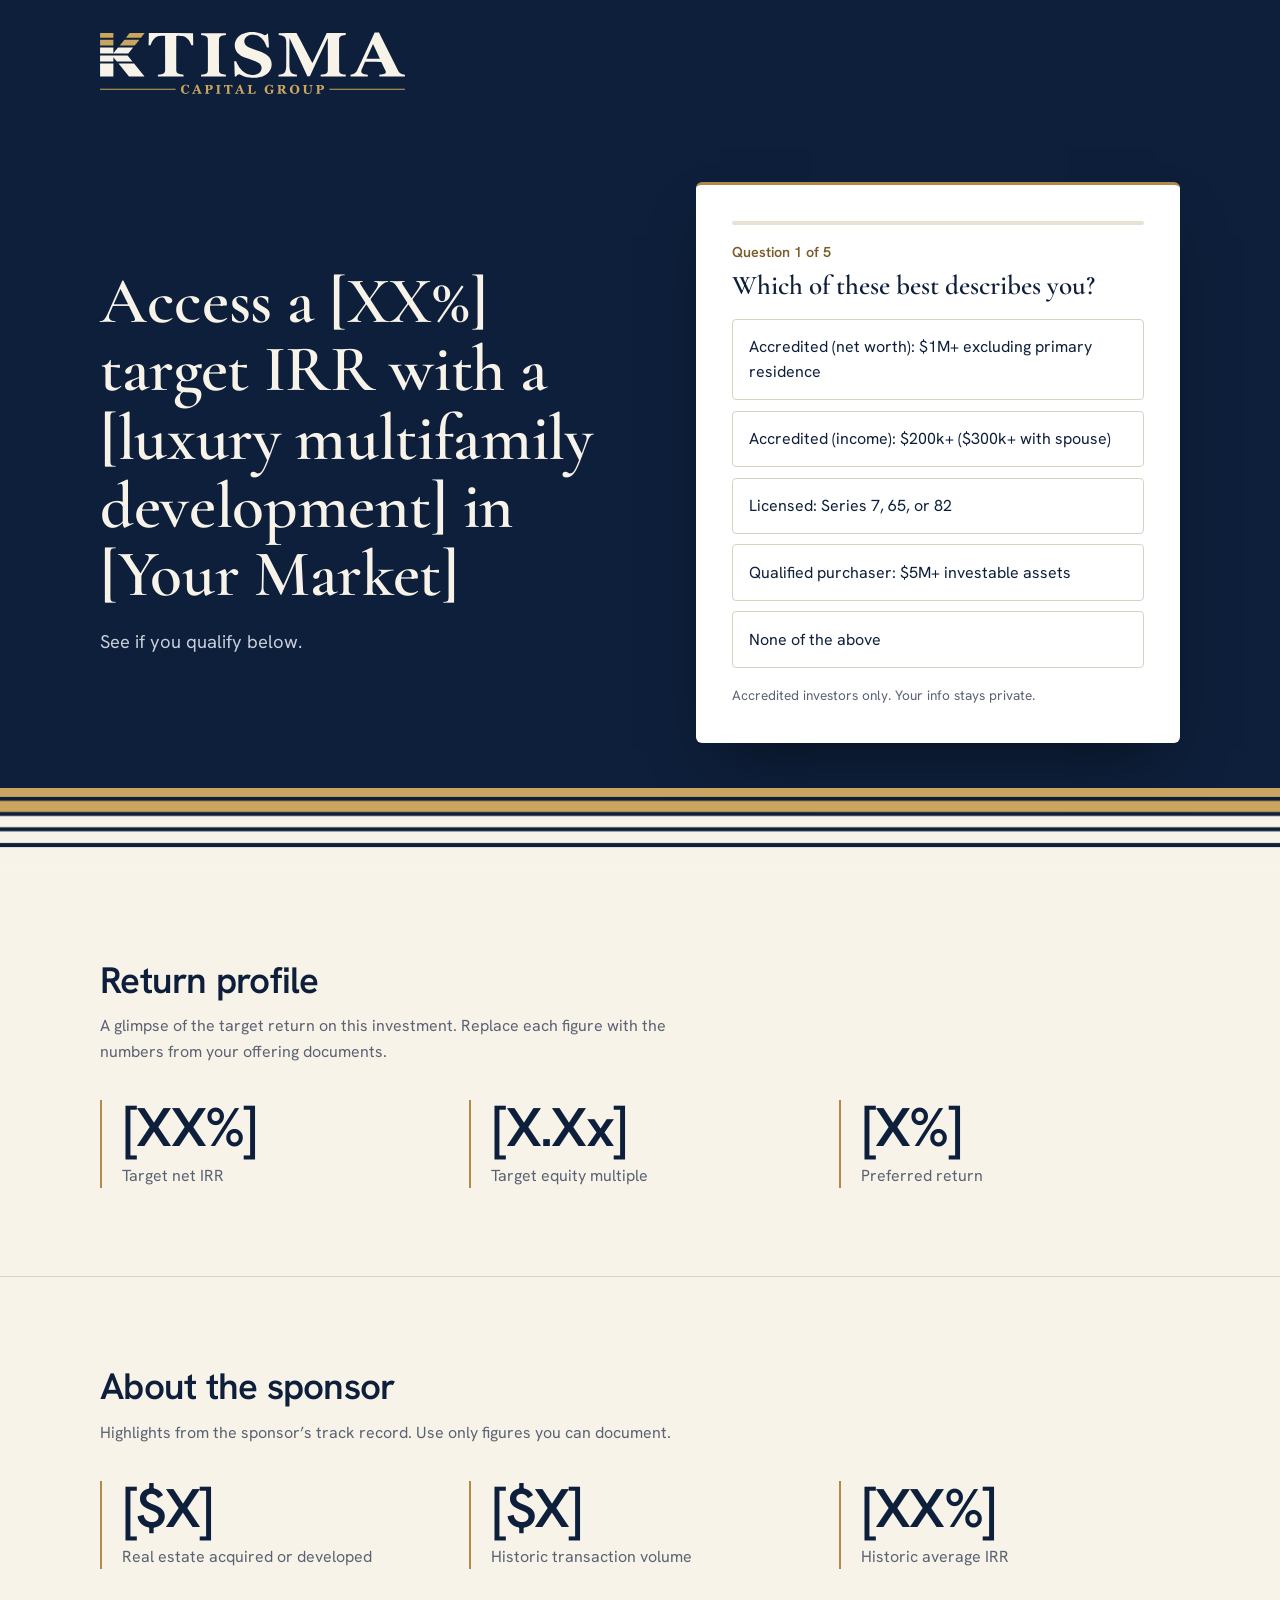
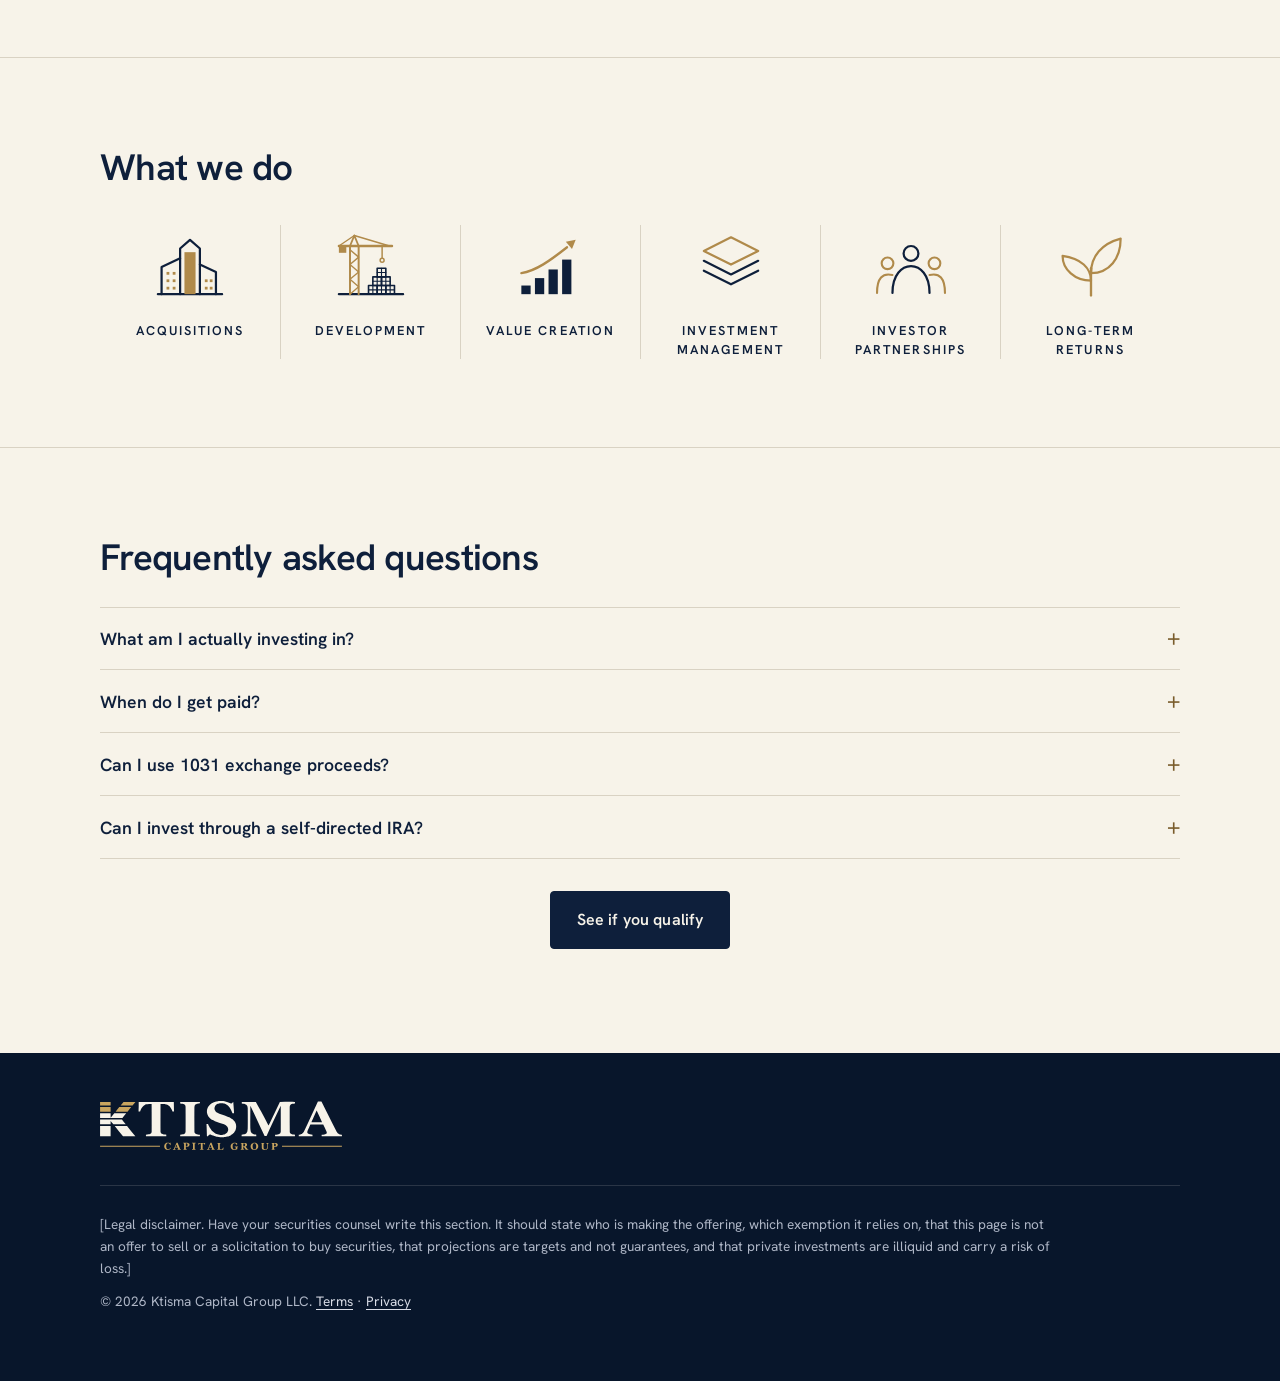
==== commit 0d70c175: "final logo" ====
--- a/index.html
+++ b/index.html
@@ -1,244 +1,40 @@
 <!DOCTYPE html>
 <html lang="en">
 <head>
-<meta charset="utf-8">
-<meta name="viewport" content="width=device-width, initial-scale=1">
-<title>Overview | Ktisma Capital</title>
-<meta name="description" content="See if you qualify to review this multifamily development opportunity.">
-<link rel="icon" href="data:image/svg+xml,<svg xmlns='http://www.w3.org/2000/svg' viewBox='0 0 64 64'><defs><clipPath id='a'><rect y='73' width='80' height='27'/><rect y='51' width='80' height='18'/><rect y='34' width='80' height='13'/><rect y='20' width='80' height='10'/></clipPath><clipPath id='b'><rect y='9' width='80' height='7'/><rect width='80' height='5'/></clipPath></defs><rect width='64' height='64' rx='13' fill='%230F1E36'/><g transform='translate(18.05 13) scale(.38)'><polygon clip-path='url(%23a)' fill='%23F4F0E8' points='0,0 20,0 20,44 49.33,0 73.33,0 40,50 73.33,100 49.33,100 20,56 20,100 0,100'/><polygon clip-path='url(%23b)' fill='%23C9A66B' points='0,0 20,0 20,44 49.33,0 73.33,0 40,50 73.33,100 49.33,100 20,56 20,100 0,100'/></g></svg>">
-<meta name="theme-color" content="#0F1E36">
-<link rel="preconnect" href="https://fonts.googleapis.com">
-<link rel="preconnect" href="https://fonts.gstatic.com" crossorigin>
-<link rel="stylesheet" href="https://fonts.googleapis.com/css2?family=Cormorant+Garamond:wght@500;600;700&family=Hanken+Grotesk:wght@400;500;600;700&display=swap">
-<style>
-  :root {
-    /* Palette taken from the Ktisma logo */
-    --navy: #0F1E36;
-    --navy-deep: #0A1629;
-    --gold: #B8975A;
-    --gold-light: #C9A66B;
-    --gold-deep: #9C7A3C;
-    --gold-ink: #7A5C2B;
-    --ivory: #F4F0E8;
-    --card: #ffffff;
-    --line: #D9D2C3;
-    --track: #E8E2D4;
-    --muted: #5B6273;
-    --error: #B3261E;
-    --serif: "Cormorant Garamond", Georgia, "Times New Roman", serif;
-    --sans: "Hanken Grotesk", "Helvetica Neue", Helvetica, Arial, system-ui, sans-serif;
-    --focus: var(--gold-deep);
-  }
-  * { box-sizing: border-box; }
-  html { scroll-behavior: smooth; }
-  body {
-    margin: 0;
-    background: var(--ivory);
-    color: var(--navy);
-    font-family: var(--sans);
-    line-height: 1.6;
-    -webkit-font-smoothing: antialiased;
-  }
-  a { color: inherit; }
-  :focus-visible { outline: 3px solid var(--focus); outline-offset: 3px; }
-  .topbar, footer { --focus: var(--gold-light); }
-  .wrap { max-width: 70rem; margin: 0 auto; padding: 0 1.25rem; }
-  .serif { font-family: var(--serif); }
+  <meta charset="utf-8">
+  <meta name="viewport" content="width=device-width, initial-scale=1">
+  <title>Overview | Ktisma Capital</title>
+  <meta name="description" content="See if you qualify to review this multifamily development opportunity.">
 
-  /* Logo lockup (mark + wordmark) */
-  .brand { display: inline-flex; align-items: center; gap: 0.95rem; color: var(--ivory); text-decoration: none; }
-  .mark { flex: none; width: 2.017rem; height: 2.75rem; color: var(--ivory); --mark-accent: var(--gold-light); }
-  .wordmark { display: grid; gap: 0.5rem; }
-  .wm-name { font-family: var(--serif); font-weight: 600; font-size: 1.7rem; line-height: 0.9; letter-spacing: 0.21em; }
-  .wm-sub { font-family: var(--serif); font-weight: 600; font-size: 0.68rem; line-height: 1; letter-spacing: 0.36em; color: var(--gold-light); }
+  <!-- Icons, manifest and browser color -->
+  <link rel="icon" href="assets/favicon/favicon.ico" sizes="48x48">
+  <link rel="icon" href="assets/favicon/favicon.svg" type="image/svg+xml">
+  <link rel="icon" type="image/png" sizes="32x32" href="assets/favicon/favicon-32x32.png">
+  <link rel="icon" type="image/png" sizes="16x16" href="assets/favicon/favicon-16x16.png">
+  <link rel="apple-touch-icon" href="assets/favicon/apple-touch-icon.png">
+  <link rel="manifest" href="assets/favicon/site.webmanifest">
+  <meta name="theme-color" content="#0E1F3B">
 
-  /* Hero */
-  .hero { position: relative; background: var(--navy); color: var(--ivory); padding-bottom: clamp(5.5rem, 10vw, 8rem); }
-  .topbar { padding: clamp(1.25rem, 3vw, 2rem) 0; }
-  .hero-grid { display: grid; gap: 2.5rem; align-items: center; padding-top: clamp(1rem, 4vw, 3rem); }
-  @media (min-width: 60rem) { .hero-grid { grid-template-columns: 1.1fr 1fr; gap: 4rem; } }
-  h1 {
-    margin: 0;
-    font-family: var(--serif);
-    font-weight: 600;
-    font-size: clamp(2.5rem, 5.6vw, 4.1rem);
-    line-height: 1.04;
-    letter-spacing: -0.005em;
-  }
-  .sub { margin: 1.25rem 0 0; font-size: 1.15rem; color: #C9CFDB; max-width: 30rem; }
+  <!-- Social sharing: replace YOUR-DOMAIN with your domain, then remove these comment markers
+  <meta property="og:title" content="Overview | Ktisma Capital">
+  <meta property="og:image" content="https://YOUR-DOMAIN/assets/social/og-image-1200x630.png">
+  <meta name="twitter:card" content="summary_large_image">
+  -->
 
-  /* Courses: the logo's floors, rising from a solid base into the hero */
-  .courses { position: absolute; left: 0; right: 0; bottom: -1px; height: clamp(3rem, 6vw, 4.5rem); pointer-events: none; }
-  .courses svg { display: block; width: 100%; height: 100%; }
-  .courses .i { fill: var(--ivory); }
-  .courses .g { fill: var(--gold-light); }
-
-  /* Quiz card */
-  .card {
-    background: var(--card);
-    color: var(--navy);
-    border-radius: 6px;
-    border-top: 3px solid var(--gold);
-    padding: clamp(1.25rem, 3vw, 2.25rem);
-    box-shadow: 0 30px 60px -24px rgba(0, 0, 0, 0.5);
-  }
-  .progress { height: 4px; background: var(--track); border-radius: 2px; overflow: hidden; }
-  .progress > span { display: block; height: 100%; width: 0; background: var(--gold); transition: width 0.3s ease; }
-  .step-label { margin: 1rem 0 0.35rem; font-size: 0.9rem; font-weight: 600; color: var(--gold-ink); }
-  .q { margin: 0 0 1.1rem; font-family: var(--serif); font-weight: 600; font-size: 1.7rem; line-height: 1.15; letter-spacing: 0; }
-  .options { display: grid; gap: 0.65rem; }
-  .opt {
-    width: 100%;
-    text-align: left;
-    padding: 0.9rem 1rem;
-    font: inherit;
-    color: inherit;
-    background: #fff;
-    border: 1.5px solid var(--line);
-    border-radius: 4px;
-    cursor: pointer;
-    transition: border-color 0.15s ease, background 0.15s ease;
-  }
-  .opt:hover { border-color: var(--gold); background: #FBF9F4; }
-  .opt[aria-pressed="true"] { border-color: var(--navy); background: var(--ivory); font-weight: 600; }
-  .privacy { margin: 1.1rem 0 0; font-size: 0.85rem; color: var(--muted); }
-  .back {
-    margin-top: 0.75rem;
-    padding: 0;
-    font: inherit;
-    font-size: 0.9rem;
-    color: var(--muted);
-    background: none;
-    border: 0;
-    text-decoration: underline;
-    text-underline-offset: 3px;
-    cursor: pointer;
-  }
-  .back:hover { color: var(--navy); }
-  .notice { padding: 1rem; background: #F7EFDC; border-radius: 4px; border: 1px solid #E3D2AA; }
-
-  /* Form */
-  form { display: grid; gap: 0.9rem; }
-  .row { display: grid; gap: 0.9rem; }
-  @media (min-width: 30rem) { .row { grid-template-columns: 1fr 1fr; } }
-  label { display: grid; gap: 0.3rem; font-size: 0.9rem; font-weight: 600; }
-  input[type="text"], input[type="tel"], input[type="email"] {
-    width: 100%;
-    padding: 0.8rem 0.9rem;
-    font: inherit;
-    font-weight: 400;
-    border: 1.5px solid var(--line);
-    border-radius: 4px;
-    background: #fff;
-    color: var(--navy);
-  }
-  input[type="text"]:focus-visible, input[type="tel"]:focus-visible, input[type="email"]:focus-visible { border-color: var(--navy); }
-  input[aria-invalid="true"] { border-color: var(--error); }
-  .field-error { color: var(--error); font-weight: 400; font-size: 0.85rem; min-height: 0; }
-  .consent { display: flex; gap: 0.6rem; align-items: flex-start; font-size: 0.8rem; font-weight: 400; color: var(--muted); }
-  .consent input { margin-top: 0.2rem; accent-color: var(--navy); }
-  .btn {
-    padding: 0.95rem 1.6rem;
-    font: inherit;
-    font-weight: 600;
-    letter-spacing: 0.01em;
-    color: var(--ivory);
-    background: var(--navy);
-    border: 1.5px solid var(--navy);
-    border-radius: 4px;
-    cursor: pointer;
-    text-decoration: none;
-    text-align: center;
-    display: inline-block;
-    transition: background 0.15s ease, color 0.15s ease, border-color 0.15s ease;
-  }
-  .btn:hover { background: var(--gold); border-color: var(--gold); color: var(--navy); }
-  .btn:disabled { opacity: 0.6; cursor: wait; }
-
-  /* Content sections */
-  section.block { padding: clamp(3rem, 7vw, 5.5rem) 0; }
-  section.block + section.block { border-top: 1px solid var(--line); }
-  h2 { margin: 0; font-family: var(--serif); font-weight: 600; font-size: clamp(1.9rem, 3.8vw, 2.7rem); line-height: 1.1; letter-spacing: -0.005em; }
-  .lead { margin: 0.75rem 0 0; color: var(--muted); max-width: 36rem; }
-  .stats { display: grid; gap: 1.75rem; margin-top: 2.25rem; }
-  @media (min-width: 40rem) { .stats { grid-template-columns: repeat(3, 1fr); } }
-  .stat { padding-left: 1.25rem; border-left: 2px solid var(--gold); }
-  .stat b { display: block; font-family: var(--serif); font-weight: 600; font-variant-numeric: lining-nums; font-size: clamp(2.6rem, 6vw, 3.8rem); line-height: 1; color: var(--navy); }
-  .stat span { display: block; margin-top: 0.5rem; color: var(--muted); }
-
-  details { border-bottom: 1px solid var(--line); padding: 1.1rem 0; }
-  details:first-of-type { border-top: 1px solid var(--line); margin-top: 1.75rem; }
-  summary {
-    display: flex;
-    justify-content: space-between;
-    align-items: baseline;
-    gap: 1rem;
-    cursor: pointer;
-    list-style: none;
-    font-family: var(--serif);
-    font-weight: 600;
-    font-size: 1.35rem;
-    line-height: 1.25;
-  }
-  summary::-webkit-details-marker { display: none; }
-  summary::after { content: "+"; flex: none; font-family: var(--sans); font-weight: 400; font-size: 1.5rem; line-height: 1; color: var(--gold-ink); }
-  details[open] summary::after { content: "\2212"; }
-  details p { margin: 0.7rem 0 0; color: var(--muted); max-width: 46rem; }
-  .center { text-align: center; }
-
-  /* Footer */
-  footer { padding: 3rem 0 3.5rem; background: var(--navy-deep); color: #AEB6C6; font-size: 0.85rem; }
-  .foot-top { padding-bottom: 1.75rem; margin-bottom: 1.75rem; border-bottom: 1px solid rgba(244, 240, 232, 0.14); }
-  footer .mark { width: 1.65rem; height: 2.25rem; }
-  footer .wm-name { font-size: 1.4rem; }
-  footer p { margin: 0 0 0.75rem; max-width: 60rem; }
-  footer p a { color: #D8DCE6; text-underline-offset: 3px; }
-  footer p a:hover { color: var(--gold-light); }
-
-  @media (prefers-reduced-motion: reduce) {
-    html { scroll-behavior: auto; }
-    .progress > span, .opt, .btn { transition: none; }
-  }
-  /* One moment of motion: the courses build up from the base on page load */
-  @media (prefers-reduced-motion: no-preference) {
-    .courses rect { animation: rise 0.55s cubic-bezier(0.2, 0.7, 0.2, 1) both; }
-    .courses rect:nth-child(2) { animation-delay: 0.07s; }
-    .courses rect:nth-child(3) { animation-delay: 0.14s; }
-    .courses rect:nth-child(4) { animation-delay: 0.21s; }
-    .courses rect:nth-child(5) { animation-delay: 0.28s; }
-    .courses rect:nth-child(6) { animation-delay: 0.35s; }
-    .courses rect:nth-child(7) { animation-delay: 0.42s; }
-    .courses rect:nth-child(8) { animation-delay: 0.49s; }
-    .courses rect:nth-child(9) { animation-delay: 0.56s; }
-  }
-  @keyframes rise { from { opacity: 0; transform: translateY(10px); } to { opacity: 1; transform: none; } }
-
-  /* Hanken Grotesk for section headings, stat numbers and FAQ questions.
-     The quiz questions (.q) keep their own serif rule, which outranks h2. */
-  h2 { font-family: var(--sans); font-size: clamp(1.7rem, 3.4vw, 2.3rem); letter-spacing: -0.02em; line-height: 1.15; }
-  .stat b { font-family: var(--sans); font-size: clamp(2.4rem, 5.2vw, 3.4rem); letter-spacing: -0.03em; }
-  summary { font-family: var(--sans); font-size: 1.1rem; line-height: 1.4; }
-</style>
+  <!-- Fonts (Google Fonts) and styles -->
+  <link rel="preconnect" href="https://fonts.googleapis.com">
+  <link rel="preconnect" href="https://fonts.gstatic.com" crossorigin>
+  <link rel="stylesheet" href="https://fonts.googleapis.com/css2?family=Cormorant+Garamond:wght@500;600;700&family=Hanken+Grotesk:wght@400;500;600;700&display=swap">
+  <link rel="stylesheet" href="css/styles.css">
 </head>
 <body>
 
-<svg width="0" height="0" style="position:absolute" aria-hidden="true" focusable="false">
-  <defs>
-    <clipPath id="kc-a"><rect y="80" width="80" height="20"/><rect y="63" width="80" height="14"/><rect y="49" width="80" height="11"/><rect y="37" width="80" height="9"/><rect y="27" width="80" height="7"/></clipPath>
-    <clipPath id="kc-b"><rect y="18" width="80" height="6"/><rect y="11" width="80" height="4"/><rect y="5" width="80" height="3"/><rect width="80" height="2"/></clipPath>
-    <g id="ktisma-mark">
-      <polygon clip-path="url(#kc-a)" fill="currentColor" points="0,0 20,0 20,44 49.33,0 73.33,0 40,50 73.33,100 49.33,100 20,56 20,100 0,100"/>
-      <polygon clip-path="url(#kc-b)" style="fill: var(--mark-accent, #B8975A)" points="0,0 20,0 20,44 49.33,0 73.33,0 40,50 73.33,100 49.33,100 20,56 20,100 0,100"/>
-    </g>
-  </defs>
-</svg>
-
+<!-- ===== Header and hero: logo, headline, qualification quiz ===== -->
 <header class="hero">
   <div class="wrap">
     <div class="topbar">
-      <a class="brand" href="#" aria-label="Ktisma Capital Group, back to top">
-        <svg class="mark" viewBox="0 0 73.33 100" aria-hidden="true" focusable="false"><use href="#ktisma-mark"/></svg>
-        <span class="wordmark" aria-hidden="true"><span class="wm-name">KTISMA</span><span class="wm-sub">CAPITAL GROUP</span></span>
+      <a class="brand" href="./">
+        <img class="logo" src="assets/logo/ktisma-logo-on-dark.svg" alt="Ktisma Capital Group" width="293" height="60">
       </a>
     </div>
     <div class="hero-grid">
@@ -255,20 +51,18 @@
   </div>
   <div class="courses" aria-hidden="true">
     <svg viewBox="0 0 100 100" preserveAspectRatio="none" focusable="false">
-      <rect class="i" y="80" width="100" height="20"/>
-      <rect class="i" y="63" width="100" height="14"/>
-      <rect class="i" y="49" width="100" height="11"/>
-      <rect class="i" y="37" width="100" height="9"/>
-      <rect class="i" y="27" width="100" height="7"/>
-      <rect class="g" y="18" width="100" height="6"/>
-      <rect class="g" y="11" width="100" height="4"/>
-      <rect class="g" y="5" width="100" height="3"/>
-      <rect class="g" y="0" width="100" height="2"/>
+      <rect class="i" y="70.14" width="100" height="29.93"/>
+      <rect class="i" y="51.51" width="100" height="14"/>
+      <rect class="i" y="33.28" width="100" height="13.6"/>
+      <rect class="g" y="15.26" width="100" height="13.39"/>
+      <rect class="g" y="0" width="100" height="10.63"/>
     </svg>
   </div>
 </header>
 
+<!-- ===== Content ===== -->
 <main>
+  <!-- Return profile: replace the [bracketed] figures with real numbers -->
   <section class="block">
     <div class="wrap">
       <h2>Return profile</h2>
@@ -281,6 +75,7 @@
     </div>
   </section>
 
+  <!-- About the sponsor -->
   <section class="block">
     <div class="wrap">
       <h2>About the sponsor</h2>
@@ -293,6 +88,22 @@
     </div>
   </section>
 
+  <!-- What we do: icons live in assets/icons -->
+  <section class="block">
+    <div class="wrap">
+      <h2>What we do</h2>
+      <ul class="caps">
+        <li><img src="assets/icons/ktisma-icon-acquisitions.svg" alt="" width="84" height="84"><span>Acquisitions</span></li>
+        <li><img src="assets/icons/ktisma-icon-development.svg" alt="" width="84" height="84"><span>Development</span></li>
+        <li><img src="assets/icons/ktisma-icon-value-creation.svg" alt="" width="84" height="84"><span>Value creation</span></li>
+        <li><img src="assets/icons/ktisma-icon-investment-management.svg" alt="" width="84" height="84"><span>Investment management</span></li>
+        <li><img src="assets/icons/ktisma-icon-investor-partnerships.svg" alt="" width="84" height="84"><span>Investor partnerships</span></li>
+        <li><img src="assets/icons/ktisma-icon-long-term-returns.svg" alt="" width="84" height="84"><span>Long-term returns</span></li>
+      </ul>
+    </div>
+  </section>
+
+  <!-- FAQ -->
   <section class="block">
     <div class="wrap">
       <h2>Frequently asked questions</h2>
@@ -317,12 +128,12 @@
   </section>
 </main>
 
+<!-- ===== Footer ===== -->
 <footer>
   <div class="wrap">
     <div class="foot-top">
-      <a class="brand" href="#" aria-label="Ktisma Capital Group, back to top">
-        <svg class="mark" viewBox="0 0 73.33 100" aria-hidden="true" focusable="false"><use href="#ktisma-mark"/></svg>
-        <span class="wordmark" aria-hidden="true"><span class="wm-name">KTISMA</span><span class="wm-sub">CAPITAL GROUP</span></span>
+      <a class="brand" href="./">
+        <img class="logo" src="assets/logo/ktisma-logo-on-dark.svg" alt="Ktisma Capital Group" width="293" height="60">
       </a>
     </div>
     <p>[Legal disclaimer. Have your securities counsel write this section. It should state who is making the offering, which exemption it relies on, that this page is not an offer to sell or a solicitation to buy securities, that projections are targets and not guarantees, and that private investments are illiquid and carry a risk of loss.]</p>
@@ -330,224 +141,8 @@
   </div>
 </footer>
 
-<script>
-  // ---- Settings you can change ----
-  const CONFIG = {
-    // Where to send submitted leads. Examples: a Formspree, Make, Zapier or Cloudflare Worker URL.
-    // The page POSTs JSON to this address. Leave empty to test without sending anything.
-    formEndpoint: "",
-    minimumInvestment: "$50,000"
-  };
-
-  // ---- Questions (edit freely) ----
-  const STEPS = [
-    {
-      id: "investor_type",
-      question: "Which of these best describes you?",
-      options: [
-        "Accredited (net worth): $1M+ excluding primary residence",
-        "Accredited (income): $200k+ ($300k+ with spouse)",
-        "Licensed: Series 7, 65, or 82",
-        "Qualified purchaser: $5M+ investable assets",
-        "None of the above"
-      ],
-      blockOn: "None of the above"
-    },
-    {
-      id: "experience",
-      question: "Have you invested in multifamily developments or real estate before?",
-      options: ["Yes", "No"]
-    },
-    {
-      id: "priority",
-      question: "What matters most to you in your next investment?",
-      options: ["Cash flow", "Equity growth", "Tax efficiency"]
-    },
-    {
-      id: "timeline",
-      question: "When are you looking to invest?",
-      options: ["I’m ready now", "Within the next 30 days", "1 to 3 months", "3+ months"]
-    },
-    {
-      id: "amount",
-      question: "The minimum investment is " + CONFIG.minimumInvestment + ". How much are you looking to place?",
-      options: ["$50k–$100k", "$100k–$250k", "$250k–$1M", "$1M+"]
-    }
-  ];
-
-  const answers = {};
-  let stepIndex = 0;
-  const body = document.getElementById("quiz-body");
-  const bar = document.getElementById("bar");
-
-  function el(tag, props, children) {
-    const node = document.createElement(tag);
-    Object.entries(props || {}).forEach(([k, v]) => {
-      if (k === "class") node.className = v;
-      else if (k === "text") node.textContent = v;
-      else if (k.startsWith("on")) node.addEventListener(k.slice(2), v);
-      else node.setAttribute(k, v);
-    });
-    (children || []).forEach(c => node.appendChild(c));
-    return node;
-  }
-
-  function setProgress(fraction) { bar.style.width = Math.round(fraction * 100) + "%"; }
-
-  function privacyLine() {
-    return el("p", { class: "privacy", text: "Accredited investors only. Your info stays private." });
-  }
-
-  function backButton() {
-    if (stepIndex === 0) return null;
-    return el("button", { class: "back", type: "button", text: "Back", onclick: () => { stepIndex--; render(); } });
-  }
-
-  function renderQuestion() {
-    const step = STEPS[stepIndex];
-    setProgress(stepIndex / (STEPS.length + 1));
-    const list = el("div", { class: "options", role: "group", "aria-label": step.question });
-    step.options.forEach(label => {
-      list.appendChild(el("button", {
-        class: "opt",
-        type: "button",
-        "aria-pressed": answers[step.id] === label ? "true" : "false",
-        text: label,
-        onclick: () => choose(step, label)
-      }));
-    });
-    body.replaceChildren(
-      el("p", { class: "step-label", text: "Question " + (stepIndex + 1) + " of " + STEPS.length }),
-      el("h2", { class: "q", text: step.question }),
-      list,
-      privacyLine(),
-      ...[backButton()].filter(Boolean)
-    );
-  }
-
-  function choose(step, label) {
-    answers[step.id] = label;
-    if (step.blockOn && label === step.blockOn) { renderBlocked(); return; }
-    setTimeout(() => { stepIndex++; render(); }, 150);
-  }
-
-  function renderBlocked() {
-    setProgress(0);
-    body.replaceChildren(
-      el("h2", { class: "q", text: "Thanks for your interest" }),
-      el("div", { class: "notice", text: "This opportunity is open to accredited investors only, so we can’t take your details right now." }),
-      el("button", { class: "back", type: "button", text: "Change my answer", onclick: () => { delete answers.investor_type; stepIndex = 0; render(); } })
-    );
-  }
-
-  function renderForm() {
-    setProgress(STEPS.length / (STEPS.length + 1));
-    const fields = [
-      ["first_name", "First name", "text", "given-name"],
-      ["last_name", "Last name", "text", "family-name"],
-      ["phone", "Phone", "tel", "tel"],
-      ["email", "Email", "email", "email"]
-    ];
-    const make = ([name, label, type, auto]) => {
-      const input = el("input", { type, name, id: name, required: "", autocomplete: auto });
-      const err = el("span", { class: "field-error", id: name + "-err" });
-      return el("label", { for: name }, [document.createTextNode(label + " *"), input, err]);
-    };
-    const consent = el("label", { class: "consent" }, [
-      el("input", { type: "checkbox", name: "consent", required: "" }),
-      el("span", { text: "I agree to receive texts and phone calls from Ktisma Capital about my inquiry. Consent is not a condition of any purchase. Msg & data rates may apply; message frequency varies. Reply STOP to opt out, HELP for help. See our Terms and Privacy Policy." })
-    ]);
-    const submit = el("button", { class: "btn", type: "submit", text: "Send me the details" });
-    const status = el("p", { class: "field-error", id: "form-status", role: "alert" });
-
-    const form = el("form", { novalidate: "" }, [
-      el("div", { class: "row" }, [make(fields[0]), make(fields[1])]),
-      make(fields[2]),
-      make(fields[3]),
-      consent,
-      submit,
-      status
-    ]);
-    form.addEventListener("submit", e => { e.preventDefault(); handleSubmit(form, submit, status); });
-
-    body.replaceChildren(
-      el("p", { class: "step-label", text: "Last step" }),
-      el("h2", { class: "q", text: "Leave your details and we’ll send you material on this opportunity." }),
-      form,
-      privacyLine(),
-      el("button", { class: "back", type: "button", text: "Back", onclick: () => { stepIndex--; render(); } })
-    );
-  }
-
-  function validate(form) {
-    let ok = true;
-    const rules = {
-      first_name: v => v.trim() ? "" : "Enter your first name.",
-      last_name: v => v.trim() ? "" : "Enter your last name.",
-      phone: v => v.replace(/\D/g, "").length >= 10 ? "" : "Enter a phone number with area code.",
-      email: v => /^[^\s@]+@[^\s@]+\.[^\s@]+$/.test(v.trim()) ? "" : "Enter a valid email address."
-    };
-    Object.entries(rules).forEach(([name, rule]) => {
-      const input = form.elements[name];
-      const msg = rule(input.value);
-      document.getElementById(name + "-err").textContent = msg;
-      input.setAttribute("aria-invalid", msg ? "true" : "false");
-      if (msg) ok = false;
-    });
-    if (!form.elements.consent.checked) {
-      document.getElementById("form-status").textContent = "Please tick the consent box to continue.";
-      ok = false;
-    }
-    return ok;
-  }
-
-  async function handleSubmit(form, submit, status) {
-    status.textContent = "";
-    if (!validate(form)) return;
-    const payload = Object.assign({}, answers, {
-      first_name: form.elements.first_name.value.trim(),
-      last_name: form.elements.last_name.value.trim(),
-      phone: form.elements.phone.value.trim(),
-      email: form.elements.email.value.trim(),
-      submitted_at: new Date().toISOString(),
-      page: location.href
-    });
-    submit.disabled = true;
-    try {
-      if (CONFIG.formEndpoint) {
-        const res = await fetch(CONFIG.formEndpoint, {
-          method: "POST",
-          headers: { "Content-Type": "application/json", "Accept": "application/json" },
-          body: JSON.stringify(payload)
-        });
-        if (!res.ok) throw new Error("Request failed: " + res.status);
-      } else {
-        console.log("No formEndpoint set. Lead not sent:", payload);
-      }
-      stepIndex = STEPS.length + 1;
-      render();
-    } catch (err) {
-      status.textContent = "We couldn’t send your details. Check your connection and try again.";
-      submit.disabled = false;
-    }
-  }
-
-  function renderThanks() {
-    setProgress(1);
-    body.replaceChildren(
-      el("h2", { class: "q", text: "Thank you" }),
-      el("p", { text: "We’ve received your details and will send the material on this opportunity shortly." })
-    );
-  }
-
-  function render() {
-    if (stepIndex < STEPS.length) renderQuestion();
-    else if (stepIndex === STEPS.length) renderForm();
-    else renderThanks();
-  }
-
-  document.getElementById("year").textContent = new Date().getFullYear();
-  render();
-</script>
+<!-- Scripts: config.js first (settings and quiz questions), then quiz.js (logic) -->
+<script src="js/config.js"></script>
+<script src="js/quiz.js"></script>
 </body>
 </html>
--- a/css/styles.css
+++ b/css/styles.css
@@ -0,0 +1,207 @@
+/* Ktisma Capital Group: styles
+   Contents:  1 Brand tokens   2 Base   3 Logo   4 Hero   5 Quiz card   6 Form   7 Content sections   8 Icons ("What we do")   9 Footer   10 Motion
+   To change brand colors or fonts, edit the :root block just below. */
+
+/* 1 Brand tokens */
+:root {
+  /* Palette from the Ktisma brand sheet */
+  --navy: #0E1F3B;
+  --navy-deep: #08162B;
+  --gold: #B08A4A;
+  --gold-light: #C9A55F;
+  --gold-deep: #9C7A3C;
+  --gold-ink: #7A5C2B;
+  --ivory: #F7F3E9;
+  --card: #ffffff;
+  --line: #D9D2C3;
+  --track: #E8E2D4;
+  --muted: #5B6273;
+  --error: #B3261E;
+  --serif: "Cormorant Garamond", Georgia, "Times New Roman", serif;
+  --sans: "Hanken Grotesk", "Helvetica Neue", Helvetica, Arial, system-ui, sans-serif;
+  --focus: var(--gold-deep);
+}
+/* 2 Base */
+* { box-sizing: border-box; }
+html { scroll-behavior: smooth; }
+body {
+  margin: 0;
+  background: var(--ivory);
+  color: var(--navy);
+  font-family: var(--sans);
+  line-height: 1.6;
+  -webkit-font-smoothing: antialiased;
+}
+a { color: inherit; }
+:focus-visible { outline: 3px solid var(--focus); outline-offset: 3px; }
+.topbar, footer { --focus: var(--gold-light); }
+.wrap { max-width: 70rem; margin: 0 auto; padding: 0 1.25rem; }
+
+/* 3 Logo */
+.brand { display: inline-block; line-height: 0; text-decoration: none; }
+.logo { display: block; width: auto; height: clamp(3rem, 5.5vw, 3.9rem); }
+
+/* 4 Hero */
+.hero { position: relative; background: var(--navy); color: var(--ivory); padding-bottom: clamp(5.5rem, 10vw, 8rem); }
+.topbar { padding: clamp(1.25rem, 3vw, 2rem) 0; }
+.hero-grid { display: grid; gap: 2.5rem; align-items: center; padding-top: clamp(1rem, 4vw, 3rem); }
+@media (min-width: 60rem) { .hero-grid { grid-template-columns: 1.1fr 1fr; gap: 4rem; } }
+h1 {
+  margin: 0;
+  font-family: var(--serif);
+  font-weight: 600;
+  font-size: clamp(2.5rem, 5.6vw, 4.1rem);
+  line-height: 1.04;
+  letter-spacing: -0.005em;
+}
+.sub { margin: 1.25rem 0 0; font-size: 1.15rem; color: #C9CFDB; max-width: 30rem; }
+
+/* Bands under the hero: the K's courses, rising from a solid base */
+.courses { position: absolute; left: 0; right: 0; bottom: -1px; height: clamp(3.5rem, 7vw, 5.25rem); pointer-events: none; }
+.courses svg { display: block; width: 100%; height: 100%; }
+.courses .i { fill: var(--ivory); }
+.courses .g { fill: var(--gold-light); }
+
+/* 5 Quiz card */
+.card {
+  background: var(--card);
+  color: var(--navy);
+  border-radius: 6px;
+  border-top: 3px solid var(--gold);
+  padding: clamp(1.25rem, 3vw, 2.25rem);
+  box-shadow: 0 30px 60px -24px rgba(0, 0, 0, 0.5);
+}
+.progress { height: 4px; background: var(--track); border-radius: 2px; overflow: hidden; }
+.progress > span { display: block; height: 100%; width: 0; background: var(--gold); transition: width 0.3s ease; }
+.step-label { margin: 1rem 0 0.35rem; font-size: 0.9rem; font-weight: 600; color: var(--gold-ink); }
+.q { margin: 0 0 1.1rem; font-family: var(--serif); font-weight: 600; font-size: 1.7rem; line-height: 1.15; letter-spacing: 0; }
+.options { display: grid; gap: 0.65rem; }
+.opt {
+  width: 100%;
+  text-align: left;
+  padding: 0.9rem 1rem;
+  font: inherit;
+  color: inherit;
+  background: #fff;
+  border: 1.5px solid var(--line);
+  border-radius: 4px;
+  cursor: pointer;
+  transition: border-color 0.15s ease, background 0.15s ease;
+}
+.opt:hover { border-color: var(--gold); background: #FBF9F4; }
+.opt[aria-pressed="true"] { border-color: var(--navy); background: var(--ivory); font-weight: 600; }
+.privacy { margin: 1.1rem 0 0; font-size: 0.85rem; color: var(--muted); }
+.back {
+  margin-top: 0.75rem;
+  padding: 0;
+  font: inherit;
+  font-size: 0.9rem;
+  color: var(--muted);
+  background: none;
+  border: 0;
+  text-decoration: underline;
+  text-underline-offset: 3px;
+  cursor: pointer;
+}
+.back:hover { color: var(--navy); }
+.notice { padding: 1rem; background: #F7EFDC; border-radius: 4px; border: 1px solid #E3D2AA; }
+
+/* 6 Form */
+form { display: grid; gap: 0.9rem; }
+.row { display: grid; gap: 0.9rem; }
+@media (min-width: 30rem) { .row { grid-template-columns: 1fr 1fr; } }
+label { display: grid; gap: 0.3rem; font-size: 0.9rem; font-weight: 600; }
+input[type="text"], input[type="tel"], input[type="email"] {
+  width: 100%;
+  padding: 0.8rem 0.9rem;
+  font: inherit;
+  font-weight: 400;
+  border: 1.5px solid var(--line);
+  border-radius: 4px;
+  background: #fff;
+  color: var(--navy);
+}
+input[type="text"]:focus-visible, input[type="tel"]:focus-visible, input[type="email"]:focus-visible { border-color: var(--navy); }
+input[aria-invalid="true"] { border-color: var(--error); }
+.field-error { color: var(--error); font-weight: 400; font-size: 0.85rem; min-height: 0; }
+.consent { display: flex; gap: 0.6rem; align-items: flex-start; font-size: 0.8rem; font-weight: 400; color: var(--muted); }
+.consent input { margin-top: 0.2rem; accent-color: var(--navy); }
+.btn {
+  padding: 0.95rem 1.6rem;
+  font: inherit;
+  font-weight: 600;
+  letter-spacing: 0.01em;
+  color: var(--ivory);
+  background: var(--navy);
+  border: 1.5px solid var(--navy);
+  border-radius: 4px;
+  cursor: pointer;
+  text-decoration: none;
+  text-align: center;
+  display: inline-block;
+  transition: background 0.15s ease, color 0.15s ease, border-color 0.15s ease;
+}
+.btn:hover { background: var(--gold); border-color: var(--gold); color: var(--navy); }
+.btn:disabled { opacity: 0.6; cursor: wait; }
+
+/* 7 Content sections */
+section.block { padding: clamp(3rem, 7vw, 5.5rem) 0; }
+section.block + section.block { border-top: 1px solid var(--line); }
+h2 { margin: 0; font-family: var(--sans); font-weight: 600; font-size: clamp(1.7rem, 3.4vw, 2.3rem); line-height: 1.15; letter-spacing: -0.02em; }
+.lead { margin: 0.75rem 0 0; color: var(--muted); max-width: 36rem; }
+.stats { display: grid; gap: 1.75rem; margin-top: 2.25rem; }
+@media (min-width: 40rem) { .stats { grid-template-columns: repeat(3, 1fr); } }
+.stat { padding-left: 1.25rem; border-left: 2px solid var(--gold); }
+.stat b { display: block; font-family: var(--sans); font-weight: 600; font-size: clamp(2.4rem, 5.2vw, 3.4rem); letter-spacing: -0.03em; line-height: 1; color: var(--navy); }
+.stat span { display: block; margin-top: 0.5rem; color: var(--muted); }
+
+details { border-bottom: 1px solid var(--line); padding: 1.1rem 0; }
+details:first-of-type { border-top: 1px solid var(--line); margin-top: 1.75rem; }
+summary {
+  display: flex;
+  justify-content: space-between;
+  align-items: baseline;
+  gap: 1rem;
+  cursor: pointer;
+  list-style: none;
+  font-family: var(--sans);
+  font-weight: 600;
+  font-size: 1.1rem;
+  line-height: 1.4;
+}
+summary::-webkit-details-marker { display: none; }
+summary::after { content: "+"; flex: none; font-family: var(--sans); font-weight: 400; font-size: 1.5rem; line-height: 1; color: var(--gold-ink); }
+details[open] summary::after { content: "\2212"; }
+details p { margin: 0.7rem 0 0; color: var(--muted); max-width: 46rem; }
+.center { text-align: center; }
+
+/* 8 Icons ("What we do") */
+.caps { list-style: none; margin: 2.25rem 0 0; padding: 0; display: grid; gap: 2rem 1rem; grid-template-columns: repeat(2, 1fr); }
+@media (min-width: 40rem) { .caps { grid-template-columns: repeat(3, 1fr); } }
+@media (min-width: 64rem) { .caps { grid-template-columns: repeat(6, 1fr); gap: 0; } .caps li + li { border-left: 1px solid var(--line); } }
+.caps li { display: grid; justify-items: center; align-content: start; gap: 0.85rem; padding: 0 0.75rem; text-align: center; }
+.caps img { width: 5.25rem; height: 5.25rem; }
+.caps span { font-size: 0.8rem; font-weight: 600; letter-spacing: 0.16em; text-transform: uppercase; line-height: 1.45; }
+
+/* 9 Footer */
+footer { padding: 3rem 0 3.5rem; background: var(--navy-deep); color: #AEB6C6; font-size: 0.85rem; }
+.foot-top { padding-bottom: 1.75rem; margin-bottom: 1.75rem; border-bottom: 1px solid rgba(244, 240, 232, 0.14); }
+footer .logo { height: clamp(2.6rem, 4.4vw, 3.1rem); }
+footer p { margin: 0 0 0.75rem; max-width: 60rem; }
+footer p a { color: #D8DCE6; text-underline-offset: 3px; }
+footer p a:hover { color: var(--gold-light); }
+
+/* 10 Motion */
+@media (prefers-reduced-motion: reduce) {
+  html { scroll-behavior: auto; }
+  .progress > span, .opt, .btn { transition: none; }
+}
+/* One moment of motion: the bands under the hero build up from the base on page load */
+@media (prefers-reduced-motion: no-preference) {
+  .courses rect { animation: rise 0.55s cubic-bezier(0.2, 0.7, 0.2, 1) both; }
+  .courses rect:nth-child(2) { animation-delay: 0.07s; }
+  .courses rect:nth-child(3) { animation-delay: 0.14s; }
+  .courses rect:nth-child(4) { animation-delay: 0.21s; }
+  .courses rect:nth-child(5) { animation-delay: 0.28s; }
+}
+@keyframes rise { from { opacity: 0; transform: translateY(10px); } to { opacity: 1; transform: none; } }
